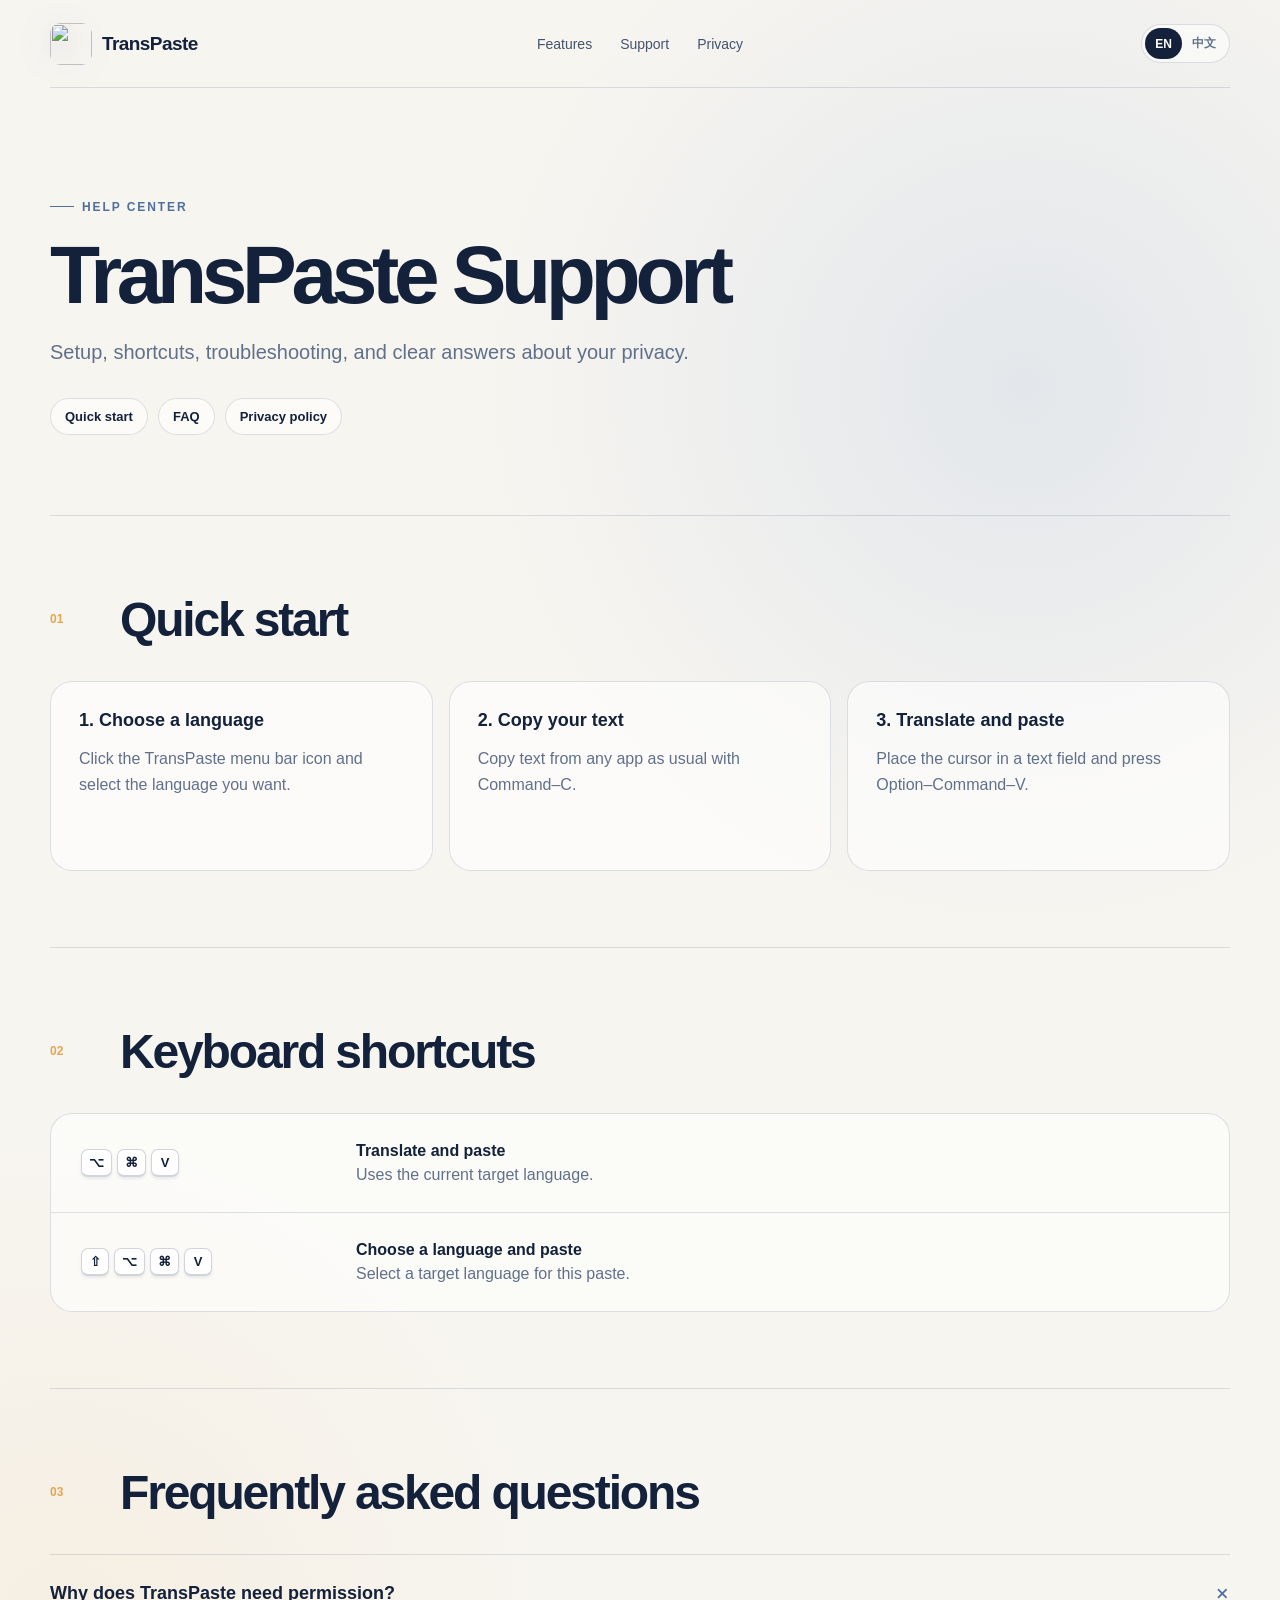
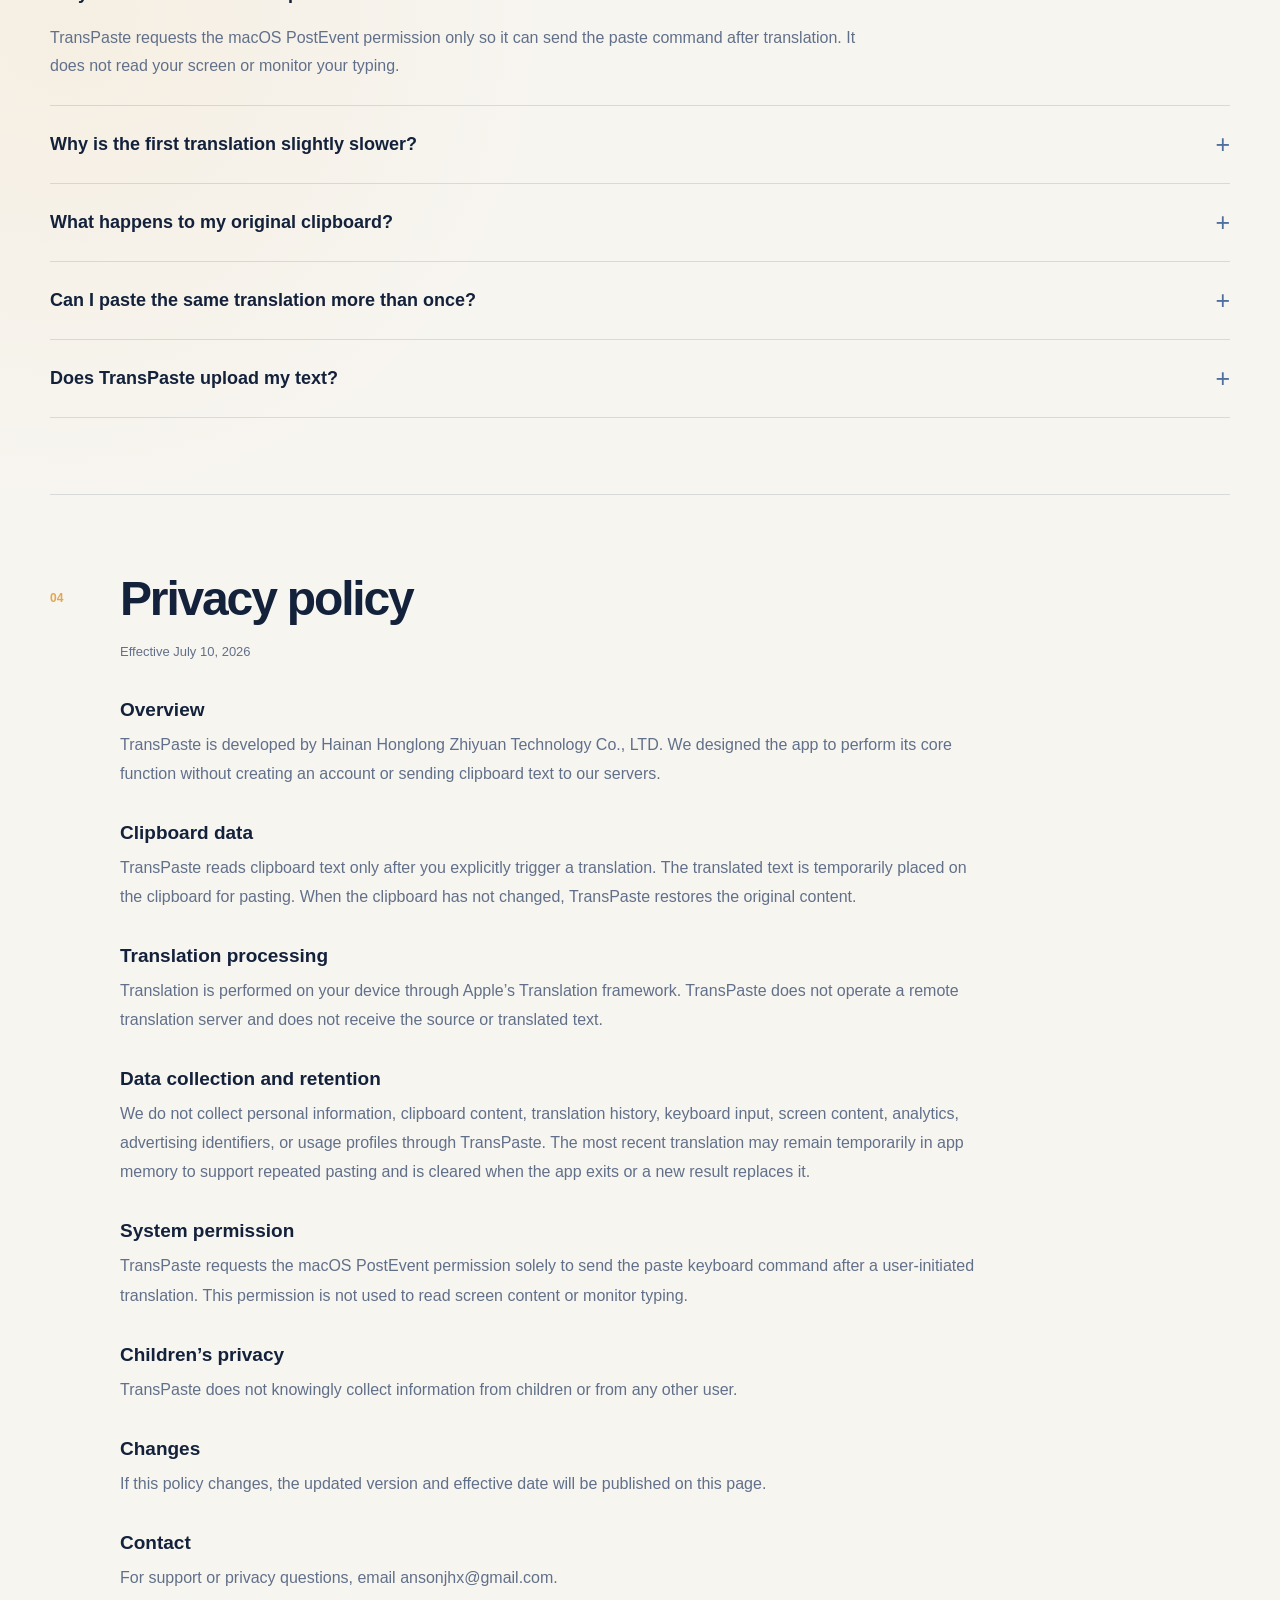
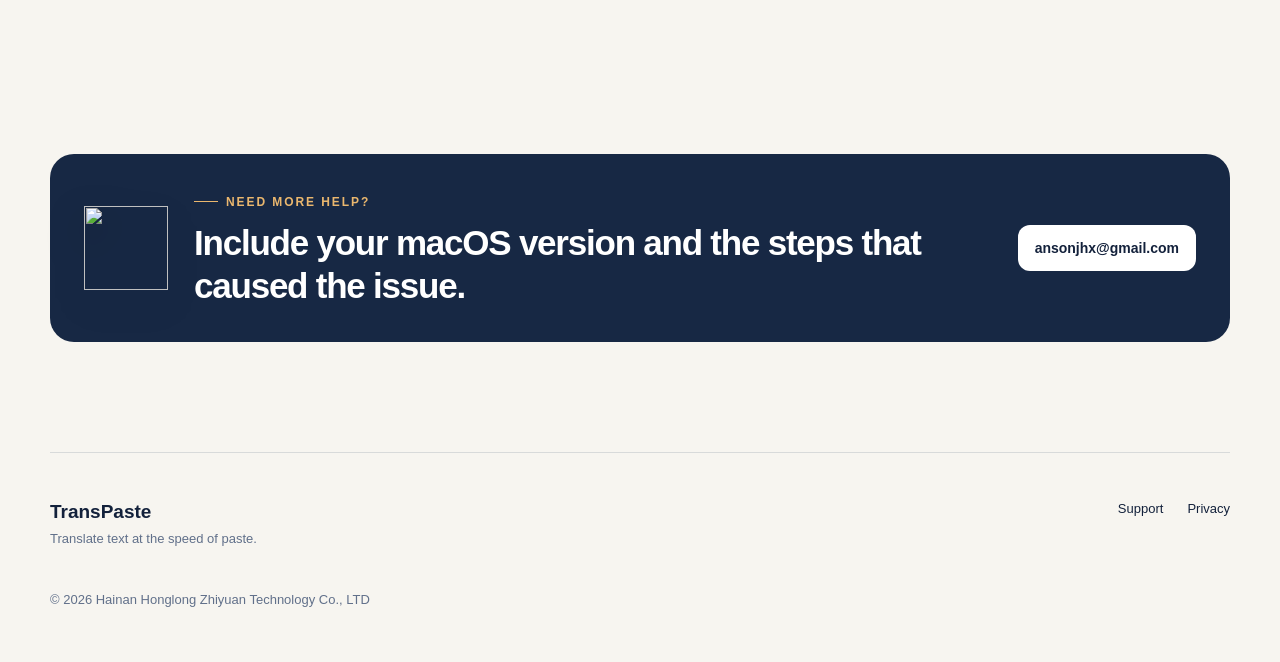
==== transpaste/support/index.html @ 7eabbd58 "Add TransPaste index.html" ====
<!doctype html>
<html lang="en" data-language="en">
<head>
  <meta charset="utf-8">
  <meta name="viewport" content="width=device-width, initial-scale=1">
  <title>Support &amp; Privacy — TransPaste</title>
  <meta name="description" content="Setup help, keyboard shortcuts, troubleshooting, and the TransPaste privacy policy.">
  <meta name="theme-color" content="#f7f5f0">
  <link rel="canonical" href="https://ansonjiang76.github.io/zhinian-support/transpaste/support/">
  <link rel="icon" href="../icon.svg" type="image/svg+xml">
  <link rel="stylesheet" href="../styles.css">
</head>
<body>
  <main>
    <div class="page-shell">
      <header class="site-header">
        <a class="brand" href="../" aria-label="TransPaste home"><img src="../icon.svg" alt=""><span>TransPaste</span></a>
        <nav aria-label="Primary navigation"><a href="../#features"><span data-copy="en">Features</span><span data-copy="zh" hidden>功能</span></a><a href="./"><span data-copy="en">Support</span><span data-copy="zh" hidden>支持</span></a><a href="#privacy"><span data-copy="en">Privacy</span><span data-copy="zh" hidden>隐私</span></a></nav>
        <div class="language-switch" aria-label="Language selection"><button type="button" data-language-button="en" aria-pressed="true">EN</button><button type="button" data-language-button="zh" aria-pressed="false">中文</button></div>
      </header>

      <section class="support-hero">
        <span class="eyebrow" data-copy="en">Help center</span><span class="eyebrow" data-copy="zh" hidden>帮助中心</span>
        <h1 data-copy="en">TransPaste Support</h1><h1 data-copy="zh" hidden>TransPaste 技术支持</h1>
        <p data-copy="en">Setup, shortcuts, troubleshooting, and clear answers about your privacy.</p><p data-copy="zh" hidden>查找安装设置、快捷键、故障排查和隐私相关说明。</p>
        <div class="support-jumps"><a href="#quick-start"><span data-copy="en">Quick start</span><span data-copy="zh" hidden>快速开始</span></a><a href="#faq"><span data-copy="en">FAQ</span><span data-copy="zh" hidden>常见问题</span></a><a href="#privacy"><span data-copy="en">Privacy policy</span><span data-copy="zh" hidden>隐私政策</span></a></div>
      </section>

      <section id="quick-start" class="support-section">
        <div class="support-section-title"><span>01</span><h2 data-copy="en">Quick start</h2><h2 data-copy="zh" hidden>快速开始</h2></div>
        <div class="support-grid three">
          <article><strong data-copy="en">1. Choose a language</strong><strong data-copy="zh" hidden>1. 选择目标语言</strong><p data-copy="en">Click the TransPaste menu bar icon and select the language you want.</p><p data-copy="zh" hidden>点击菜单栏中的 TransPaste 图标，选择需要粘贴的目标语言。</p></article>
          <article><strong data-copy="en">2. Copy your text</strong><strong data-copy="zh" hidden>2. 复制原文</strong><p data-copy="en">Copy text from any app as usual with Command–C.</p><p data-copy="zh" hidden>在任意应用中正常使用 Command–C 复制文字。</p></article>
          <article><strong data-copy="en">3. Translate and paste</strong><strong data-copy="zh" hidden>3. 翻译并粘贴</strong><p data-copy="en">Place the cursor in a text field and press Option–Command–V.</p><p data-copy="zh" hidden>把光标放入输入框，然后按 Option–Command–V。</p></article>
        </div>
      </section>

      <section class="support-section">
        <div class="support-section-title"><span>02</span><h2 data-copy="en">Keyboard shortcuts</h2><h2 data-copy="zh" hidden>快捷键</h2></div>
        <div class="shortcut-table">
          <div><span><kbd>⌥</kbd><kbd>⌘</kbd><kbd>V</kbd></span><div><strong data-copy="en">Translate and paste</strong><strong data-copy="zh" hidden>翻译并粘贴</strong><p data-copy="en">Uses the current target language.</p><p data-copy="zh" hidden>使用当前设置的目标语言。</p></div></div>
          <div><span><kbd>⇧</kbd><kbd>⌥</kbd><kbd>⌘</kbd><kbd>V</kbd></span><div><strong data-copy="en">Choose a language and paste</strong><strong data-copy="zh" hidden>选择语言并粘贴</strong><p data-copy="en">Select a target language for this paste.</p><p data-copy="zh" hidden>为这一次粘贴临时选择目标语言。</p></div></div>
        </div>
      </section>

      <section id="faq" class="support-section">
        <div class="support-section-title"><span>03</span><h2 data-copy="en">Frequently asked questions</h2><h2 data-copy="zh" hidden>常见问题</h2></div>
        <div class="faq-list" data-copy="en">
          <details open><summary>Why does TransPaste need permission?<span>+</span></summary><p>TransPaste requests the macOS PostEvent permission only so it can send the paste command after translation. It does not read your screen or monitor your typing.</p></details>
          <details><summary>Why is the first translation slightly slower?<span>+</span></summary><p>The first request loads the on-device language model. TransPaste warms up your current language pair in the background after launch to reduce the delay.</p></details>
          <details><summary>What happens to my original clipboard?<span>+</span></summary><p>TransPaste temporarily stages the translated text, sends the paste command, and then restores the original clipboard when it is safe to do so.</p></details>
          <details><summary>Can I paste the same translation more than once?<span>+</span></summary><p>Yes. The latest result is cached in memory for fast repeated pasting. Copying new text or changing the target language naturally replaces it.</p></details>
          <details><summary>Does TransPaste upload my text?<span>+</span></summary><p>No. Translation is performed on your Mac using Apple’s Translation framework. TransPaste does not operate a server for your clipboard content.</p></details>
        </div>
        <div class="faq-list" data-copy="zh" hidden>
          <details open><summary>为什么 TransPaste 需要系统权限？<span>+</span></summary><p>TransPaste 只申请 macOS 的 PostEvent 权限，用于在翻译完成后发送粘贴指令。它不会读取屏幕，也不会监控键盘输入。</p></details>
          <details><summary>为什么第一次翻译稍慢？<span>+</span></summary><p>第一次请求需要加载本地语言模型。应用启动后会在后台预热当前语言组合，以减少首次使用的等待。</p></details>
          <details><summary>原来的剪贴板内容会怎样？<span>+</span></summary><p>TransPaste 会临时写入译文并发送粘贴指令，随后在安全的情况下恢复原始剪贴板。</p></details>
          <details><summary>同一段译文可以多次粘贴吗？<span>+</span></summary><p>可以。最近一次译文会保存在内存中供快速重复粘贴；复制新文字或切换目标语言后会自然替换。</p></details>
          <details><summary>TransPaste 会上传我的文字吗？<span>+</span></summary><p>不会。翻译通过 Apple Translation 框架在 Mac 本地处理，TransPaste 不设服务器接收剪贴板内容。</p></details>
        </div>
      </section>

      <section id="privacy" class="support-section privacy-policy">
        <div class="support-section-title"><span>04</span><h2 data-copy="en">Privacy policy</h2><h2 data-copy="zh" hidden>隐私政策</h2></div>
        <p class="policy-meta" data-copy="en">Effective July 10, 2026</p><p class="policy-meta" data-copy="zh" hidden>生效日期：2026 年 7 月 10 日</p>
        <div class="policy-copy" data-copy="en">
          <h3>Overview</h3><p>TransPaste is developed by Hainan Honglong Zhiyuan Technology Co., LTD. We designed the app to perform its core function without creating an account or sending clipboard text to our servers.</p>
          <h3>Clipboard data</h3><p>TransPaste reads clipboard text only after you explicitly trigger a translation. The translated text is temporarily placed on the clipboard for pasting. When the clipboard has not changed, TransPaste restores the original content.</p>
          <h3>Translation processing</h3><p>Translation is performed on your device through Apple’s Translation framework. TransPaste does not operate a remote translation server and does not receive the source or translated text.</p>
          <h3>Data collection and retention</h3><p>We do not collect personal information, clipboard content, translation history, keyboard input, screen content, analytics, advertising identifiers, or usage profiles through TransPaste. The most recent translation may remain temporarily in app memory to support repeated pasting and is cleared when the app exits or a new result replaces it.</p>
          <h3>System permission</h3><p>TransPaste requests the macOS PostEvent permission solely to send the paste keyboard command after a user-initiated translation. This permission is not used to read screen content or monitor typing.</p>
          <h3>Children’s privacy</h3><p>TransPaste does not knowingly collect information from children or from any other user.</p>
          <h3>Changes</h3><p>If this policy changes, the updated version and effective date will be published on this page.</p>
          <h3>Contact</h3><p>For support or privacy questions, email <a href="mailto:ansonjhx@gmail.com">ansonjhx@gmail.com</a>.</p>
        </div>
        <div class="policy-copy" data-copy="zh" hidden>
          <h3>概述</h3><p>TransPaste 由 Hainan Honglong Zhiyuan Technology Co., LTD 开发。应用无需创建账号，也不会将剪贴板文字发送至我们的服务器。</p>
          <h3>剪贴板数据</h3><p>TransPaste 只会在用户主动触发翻译后读取剪贴板文字。为了完成粘贴，译文会被临时写入剪贴板；如果剪贴板没有发生其他变化，应用会恢复原始内容。</p>
          <h3>翻译处理</h3><p>翻译通过 Apple Translation 框架在设备本地完成。TransPaste 不运营远程翻译服务器，也不会接收原文或译文。</p>
          <h3>数据收集与保留</h3><p>我们不会通过 TransPaste 收集个人信息、剪贴板内容、翻译历史、键盘输入、屏幕内容、分析数据、广告标识符或使用画像。为支持重复粘贴，最近一次译文可能短暂保留在应用内存中，并会在应用退出或被新结果替换时清除。</p>
          <h3>系统权限</h3><p>TransPaste 申请 macOS PostEvent 权限，仅用于在用户主动翻译后发送粘贴快捷键。该权限不会用于读取屏幕或监控键盘输入。</p>
          <h3>儿童隐私</h3><p>TransPaste 不会有意收集儿童或任何其他用户的信息。</p>
          <h3>政策变更</h3><p>如本政策发生变化，我们将在本页面发布更新后的内容与生效日期。</p>
          <h3>联系我们</h3><p>如有技术支持或隐私问题，请发送邮件至 <a href="mailto:ansonjhx@gmail.com">ansonjhx@gmail.com</a>。</p>
        </div>
      </section>

      <section class="support-contact"><img src="../icon.svg" alt=""><div><span class="eyebrow" data-copy="en">Need more help?</span><span class="eyebrow" data-copy="zh" hidden>仍需要帮助？</span><h2 data-copy="en">Include your macOS version and the steps that caused the issue.</h2><h2 data-copy="zh" hidden>请同时提供 macOS 版本与问题复现步骤。</h2></div><a class="email-button" href="mailto:ansonjhx@gmail.com">ansonjhx@gmail.com</a></section>

      <footer class="site-footer"><div><strong>TransPaste</strong><p data-copy="en">Translate text at the speed of paste.</p><p data-copy="zh" hidden>让翻译像粘贴一样自然。</p></div><div class="footer-links"><a href="./"><span data-copy="en">Support</span><span data-copy="zh" hidden>技术支持</span></a><a href="#privacy"><span data-copy="en">Privacy</span><span data-copy="zh" hidden>隐私政策</span></a></div><p class="copyright">© 2026 Hainan Honglong Zhiyuan Technology Co., LTD</p></footer>
    </div>
  </main>
  <script src="../site.js"></script>
</body>
</html>
---- transpaste/styles.css ----
:root {
  --ink: #13213b;
  --muted: #61708a;
  --paper: #f7f5f0;
  --blue: #4f6f9f;
  --blue-dark: #263f68;
  --cream: #fffaf1;
  --gold: #e4a650;
  --line: rgba(44, 63, 93, 0.15);
  --shadow: 0 24px 80px rgba(32, 54, 87, 0.12);
}

* { box-sizing: border-box; }
html { scroll-behavior: smooth; }
body {
  margin: 0;
  background:
    radial-gradient(circle at 80% 10%, rgba(121, 157, 209, 0.16), transparent 34rem),
    radial-gradient(circle at 5% 42%, rgba(235, 186, 115, 0.11), transparent 30rem),
    var(--paper);
  color: var(--ink);
  font-family: -apple-system, BlinkMacSystemFont, "SF Pro Display", "PingFang SC", "Helvetica Neue", Arial, sans-serif;
  -webkit-font-smoothing: antialiased;
}

[hidden] { display: none !important; }
a { color: inherit; text-decoration: none; }
button { font: inherit; }
h1, h2, h3, p { margin-top: 0; }
.page-shell { width: min(1180px, calc(100% - 40px)); margin: 0 auto; }

.site-header {
  min-height: 88px;
  display: grid;
  grid-template-columns: 1fr auto 1fr;
  align-items: center;
  gap: 28px;
  border-bottom: 1px solid var(--line);
}
.brand { display: inline-flex; width: fit-content; align-items: center; gap: 10px; font-size: 19px; font-weight: 760; letter-spacing: -0.03em; }
.brand img { width: 42px; height: 42px; border-radius: 11px; filter: drop-shadow(0 8px 16px rgba(38, 58, 90, 0.18)); }
.site-header nav { display: flex; gap: 28px; font-size: 14px; color: #44536c; }
.site-header nav a { transition: color 180ms ease; }
.site-header nav a:hover { color: var(--ink); }
.language-switch { justify-self: end; padding: 3px; border: 1px solid var(--line); border-radius: 999px; background: rgba(255,255,255,0.54); display: flex; }
.language-switch button { border: 0; background: transparent; color: var(--muted); padding: 7px 10px; border-radius: 999px; font-size: 12px; font-weight: 700; cursor: pointer; }
.language-switch button.active { background: var(--ink); color: white; }

.hero { min-height: 690px; display: grid; grid-template-columns: 0.95fr 1.05fr; align-items: center; gap: 48px; padding: 70px 0 84px; }
.hero-copy { position: relative; z-index: 2; }
.eyebrow { display: inline-flex; align-items: center; gap: 8px; color: var(--blue); font-size: 12px; font-weight: 800; text-transform: uppercase; letter-spacing: 0.16em; }
.eyebrow::before { content: ""; width: 24px; height: 1px; background: currentColor; }
.hero h1 { max-width: 630px; margin: 20px 0 24px; font-size: clamp(52px, 6vw, 82px); line-height: 0.98; letter-spacing: -0.066em; font-weight: 780; }
.hero h1 em { color: var(--blue); font-style: normal; }
.hero-lede { max-width: 570px; margin-bottom: 30px; color: var(--muted); font-size: 20px; line-height: 1.65; }
.hero-actions { display: flex; align-items: center; flex-wrap: wrap; gap: 14px; }
.primary-cta, .secondary-cta { min-height: 50px; display: inline-flex; align-items: center; justify-content: center; border-radius: 14px; padding: 0 20px; font-size: 14px; font-weight: 700; }
.primary-cta { color: white; background: var(--ink); box-shadow: 0 14px 28px rgba(19,33,59,0.2); }
.apple-mark { margin-right: 9px; color: var(--gold); font-size: 10px; }
.secondary-cta { border: 1px solid var(--line); background: rgba(255,255,255,0.55); }
.privacy-note { margin: 23px 0 0; color: #78869a; font-size: 13px; }
.privacy-note span { color: var(--gold); margin-right: 7px; font-size: 8px; }

.hero-visual { min-height: 560px; position: relative; display: grid; place-items: center; }
.icon-aura { position: absolute; inset: 11% 6%; border-radius: 50%; background: rgba(103, 137, 187, 0.23); filter: blur(55px); }
.hero-icon { position: relative; width: min(430px, 80%); height: auto; filter: drop-shadow(0 38px 50px rgba(31, 52, 84, 0.24)); animation: icon-float 6s ease-in-out infinite; }
.workflow-card { position: absolute; width: 230px; padding: 16px 18px; border: 1px solid rgba(255,255,255,0.76); border-radius: 18px; background: rgba(255,255,255,0.79); backdrop-filter: blur(18px); box-shadow: 0 18px 52px rgba(39,58,89,0.16); }
.workflow-card span { color: var(--blue); font-size: 9px; letter-spacing: 0.15em; font-weight: 850; }
.workflow-card p { margin: 8px 0 0; font-size: 14px; }
.source-card { left: 0; top: 12%; transform: rotate(-3deg); }
.result-card { right: -1%; bottom: 12%; transform: rotate(3deg); }
.shortcut-chip { position: absolute; bottom: 12%; left: 7%; display: flex; gap: 4px; padding: 8px; border-radius: 14px; background: var(--ink); box-shadow: 0 14px 28px rgba(20,32,53,0.24); }
kbd { min-width: 28px; min-height: 28px; display: inline-flex; align-items: center; justify-content: center; padding: 4px 7px; border: 1px solid rgba(47,64,92,0.22); border-bottom-width: 2px; border-radius: 7px; background: #fff; color: var(--ink); font-family: inherit; font-size: 13px; font-weight: 700; box-shadow: 0 2px 3px rgba(19,33,59,0.08); }
@keyframes icon-float { 0%,100% { transform: translateY(0) rotate(-0.5deg); } 50% { transform: translateY(-12px) rotate(0.7deg); } }

.trust-strip { display: grid; grid-template-columns: repeat(3, 1fr); border: 1px solid var(--line); border-radius: 22px; background: rgba(255,255,255,0.5); overflow: hidden; box-shadow: var(--shadow); }
.trust-strip div { padding: 26px 32px; display: flex; flex-direction: column; gap: 6px; }
.trust-strip div + div { border-left: 1px solid var(--line); }
.trust-strip strong { font-size: 17px; }
.trust-strip span { color: var(--muted); font-size: 13px; }

.section-block { padding: 145px 0 120px; }
.section-heading { max-width: 790px; margin-bottom: 50px; }
.section-heading h2, .steps-section h2, .closing-card h2 { margin: 17px 0 0; font-size: clamp(38px, 5vw, 64px); line-height: 1.07; letter-spacing: -0.055em; }
.feature-grid { display: grid; grid-template-columns: repeat(2, 1fr); gap: 18px; }
.feature-card { min-height: 285px; padding: 34px; border: 1px solid var(--line); border-radius: 26px; background: rgba(255,255,255,0.52); position: relative; overflow: hidden; }
.feature-card::after { content: ""; position: absolute; width: 180px; height: 180px; right: -80px; bottom: -90px; border-radius: 50%; background: rgba(85,116,162,0.08); }
.feature-primary { background: linear-gradient(145deg, #314c78, #1f3458); color: white; }
.privacy-card { background: linear-gradient(145deg, #fffaf1, #f3e5cd); }
.feature-number { color: var(--gold); font-size: 12px; font-weight: 850; letter-spacing: 0.12em; }
.feature-card h3 { margin: 56px 0 12px; font-size: 27px; letter-spacing: -0.04em; }
.feature-card p { max-width: 470px; color: var(--muted); line-height: 1.7; }
.feature-primary p { color: rgba(255,255,255,0.7); }
.key-row { margin-top: 28px; display: flex; gap: 5px; }

.steps-section { margin: 0 calc(50% - 50vw); padding: 120px max(20px, calc((100vw - 1180px) / 2)); background: #172844; color: white; display: grid; grid-template-columns: 0.85fr 1.15fr; gap: 80px; }
.steps-section .eyebrow { color: #eab76e; }
.steps-list { list-style: none; margin: 0; padding: 0; }
.steps-list li { display: grid; grid-template-columns: 54px 1fr; gap: 20px; padding: 24px 0; border-bottom: 1px solid rgba(255,255,255,0.12); }
.steps-list li > span { width: 42px; height: 42px; display: grid; place-items: center; border: 1px solid rgba(255,255,255,0.22); border-radius: 50%; color: #eab76e; font-size: 13px; }
.steps-list strong { font-size: 19px; }
.steps-list p { margin: 7px 0 0; color: rgba(255,255,255,0.6); line-height: 1.6; }

.closing-card { margin: 110px 0; padding: 38px 44px; display: grid; grid-template-columns: auto 1fr auto; align-items: center; gap: 28px; border-radius: 28px; background: linear-gradient(135deg, rgba(255,255,255,.78), rgba(231,237,246,.72)); border: 1px solid rgba(255,255,255,0.8); box-shadow: var(--shadow); }
.closing-card img { width: 92px; height: 92px; filter: drop-shadow(0 13px 18px rgba(37,57,88,.2)); }
.closing-card h2 { font-size: clamp(28px, 4vw, 43px); }
.status-pill { padding: 10px 15px; background: #dce7f6; color: var(--blue-dark); border-radius: 999px; font-size: 12px; font-weight: 800; white-space: nowrap; }

.site-footer { min-height: 210px; padding: 48px 0; border-top: 1px solid var(--line); display: grid; grid-template-columns: 1fr auto; gap: 30px; align-items: start; }
.site-footer strong { font-size: 19px; }
.site-footer p { margin: 8px 0 0; color: var(--muted); font-size: 13px; }
.footer-links { display: flex; gap: 24px; font-size: 13px; }
.copyright { grid-column: 1 / -1; }

.support-hero { padding: 105px 0 80px; max-width: 880px; }
.support-hero h1 { margin: 20px 0; font-size: clamp(52px, 7vw, 82px); letter-spacing: -0.065em; line-height: 1; }
.support-hero > p { color: var(--muted); font-size: 20px; line-height: 1.6; }
.support-jumps { display: flex; flex-wrap: wrap; gap: 10px; margin-top: 30px; }
.support-jumps a { padding: 10px 14px; border: 1px solid var(--line); background: rgba(255,255,255,.56); border-radius: 999px; font-size: 13px; font-weight: 700; }
.support-section { padding: 76px 0; border-top: 1px solid var(--line); scroll-margin-top: 30px; }
.support-section-title { display: grid; grid-template-columns: 54px 1fr; align-items: center; gap: 16px; margin-bottom: 34px; }
.support-section-title > span { color: var(--gold); font-size: 12px; font-weight: 850; }
.support-section-title h2 { margin: 0; font-size: clamp(32px, 4vw, 48px); letter-spacing: -0.045em; }
.support-grid { display: grid; gap: 16px; }
.support-grid.three { grid-template-columns: repeat(3, 1fr); }
.support-grid article { min-height: 190px; padding: 28px; border-radius: 22px; background: rgba(255,255,255,.58); border: 1px solid var(--line); }
.support-grid strong { font-size: 18px; }
.support-grid p { margin: 15px 0 0; color: var(--muted); line-height: 1.65; }
.shortcut-table { border: 1px solid var(--line); border-radius: 22px; overflow: hidden; background: rgba(255,255,255,.55); }
.shortcut-table > div { display: grid; grid-template-columns: 250px 1fr; gap: 25px; align-items: center; padding: 28px 30px; }
.shortcut-table > div + div { border-top: 1px solid var(--line); }
.shortcut-table > div > span { display: flex; gap: 5px; }
.shortcut-table p { margin: 6px 0 0; color: var(--muted); }
.faq-list { border-top: 1px solid var(--line); }
.faq-list details { border-bottom: 1px solid var(--line); }
.faq-list summary { cursor: pointer; list-style: none; display: flex; align-items: center; justify-content: space-between; gap: 20px; padding: 24px 0; font-size: 18px; font-weight: 700; }
.faq-list summary::-webkit-details-marker { display: none; }
.faq-list summary span { color: var(--blue); font-size: 25px; font-weight: 400; transition: transform 180ms ease; }
.faq-list details[open] summary span { transform: rotate(45deg); }
.faq-list details p { max-width: 820px; margin: -8px 0 25px; color: var(--muted); line-height: 1.75; }
.privacy-policy { scroll-margin-top: 20px; }
.policy-meta { margin: -16px 0 40px 70px; color: var(--muted); font-size: 13px; }
.policy-copy { max-width: 860px; margin-left: 70px; }
.policy-copy h3 { margin: 34px 0 9px; font-size: 19px; }
.policy-copy p { color: var(--muted); line-height: 1.82; }
.support-contact { margin: 70px 0 110px; padding: 34px; display: grid; grid-template-columns: auto 1fr auto; gap: 26px; align-items: center; border-radius: 24px; background: #172844; color: white; }
.support-contact img { width: 84px; height: 84px; filter: drop-shadow(0 14px 18px rgba(0,0,0,.25)); }
.support-contact .eyebrow { color: #eab76e; }
.support-contact h2 { margin: 12px 0 0; max-width: 800px; font-size: clamp(23px, 3vw, 35px); line-height: 1.25; letter-spacing: -0.035em; }
.email-button { display: inline-flex; align-items: center; justify-content: center; min-height: 46px; padding: 0 17px; border-radius: 12px; background: #fff; color: var(--ink); font-size: 14px; font-weight: 750; white-space: nowrap; }

@media (max-width: 900px) {
  .site-header { grid-template-columns: 1fr auto; }
  .site-header nav { display: none; }
  .hero { grid-template-columns: 1fr; padding-top: 70px; }
  .hero-visual { min-height: 500px; }
  .trust-strip { grid-template-columns: 1fr; }
  .trust-strip div + div { border-left: 0; border-top: 1px solid var(--line); }
  .steps-section { grid-template-columns: 1fr; gap: 50px; }
  .support-grid.three { grid-template-columns: 1fr; }
  .support-contact { grid-template-columns: auto 1fr; }
  .support-contact .email-button { grid-column: 1 / -1; width: fit-content; }
}

@media (max-width: 620px) {
  .page-shell { width: min(100% - 26px, 1180px); }
  .site-header { min-height: 74px; gap: 12px; }
  .brand img { width: 36px; height: 36px; }
  .brand span { font-size: 17px; }
  .language-switch button { padding: 6px 8px; }
  .hero { padding: 58px 0 70px; gap: 20px; }
  .hero h1 { font-size: 50px; }
  .hero-lede { font-size: 17px; }
  .primary-cta, .secondary-cta { width: 100%; }
  .hero-visual { min-height: 430px; }
  .hero-icon { width: 86%; }
  .workflow-card { width: 190px; padding: 12px 14px; }
  .source-card { top: 8%; }
  .result-card { right: 0; bottom: 5%; }
  .shortcut-chip { bottom: 6%; left: 0; }
  .feature-grid { grid-template-columns: 1fr; }
  .feature-card { min-height: 250px; padding: 27px; }
  .section-block { padding: 100px 0 88px; }
  .section-heading h2, .steps-section h2 { font-size: 40px; }
  .closing-card { grid-template-columns: auto 1fr; padding: 28px 24px; }
  .closing-card img { width: 70px; height: 70px; }
  .closing-card .status-pill { grid-column: 1 / -1; width: fit-content; }
  .site-footer { grid-template-columns: 1fr; }
  .copyright { grid-column: 1; }
  .support-hero { padding-top: 75px; }
  .support-hero h1 { font-size: 50px; }
  .shortcut-table > div { grid-template-columns: 1fr; gap: 18px; padding: 24px 20px; }
  .support-section-title { grid-template-columns: 38px 1fr; }
  .policy-meta, .policy-copy { margin-left: 0; }
  .support-contact { grid-template-columns: 1fr; }
  .support-contact .email-button { grid-column: 1; }
}

@media (prefers-reduced-motion: reduce) {
  html { scroll-behavior: auto; }
  .hero-icon { animation: none; }
}
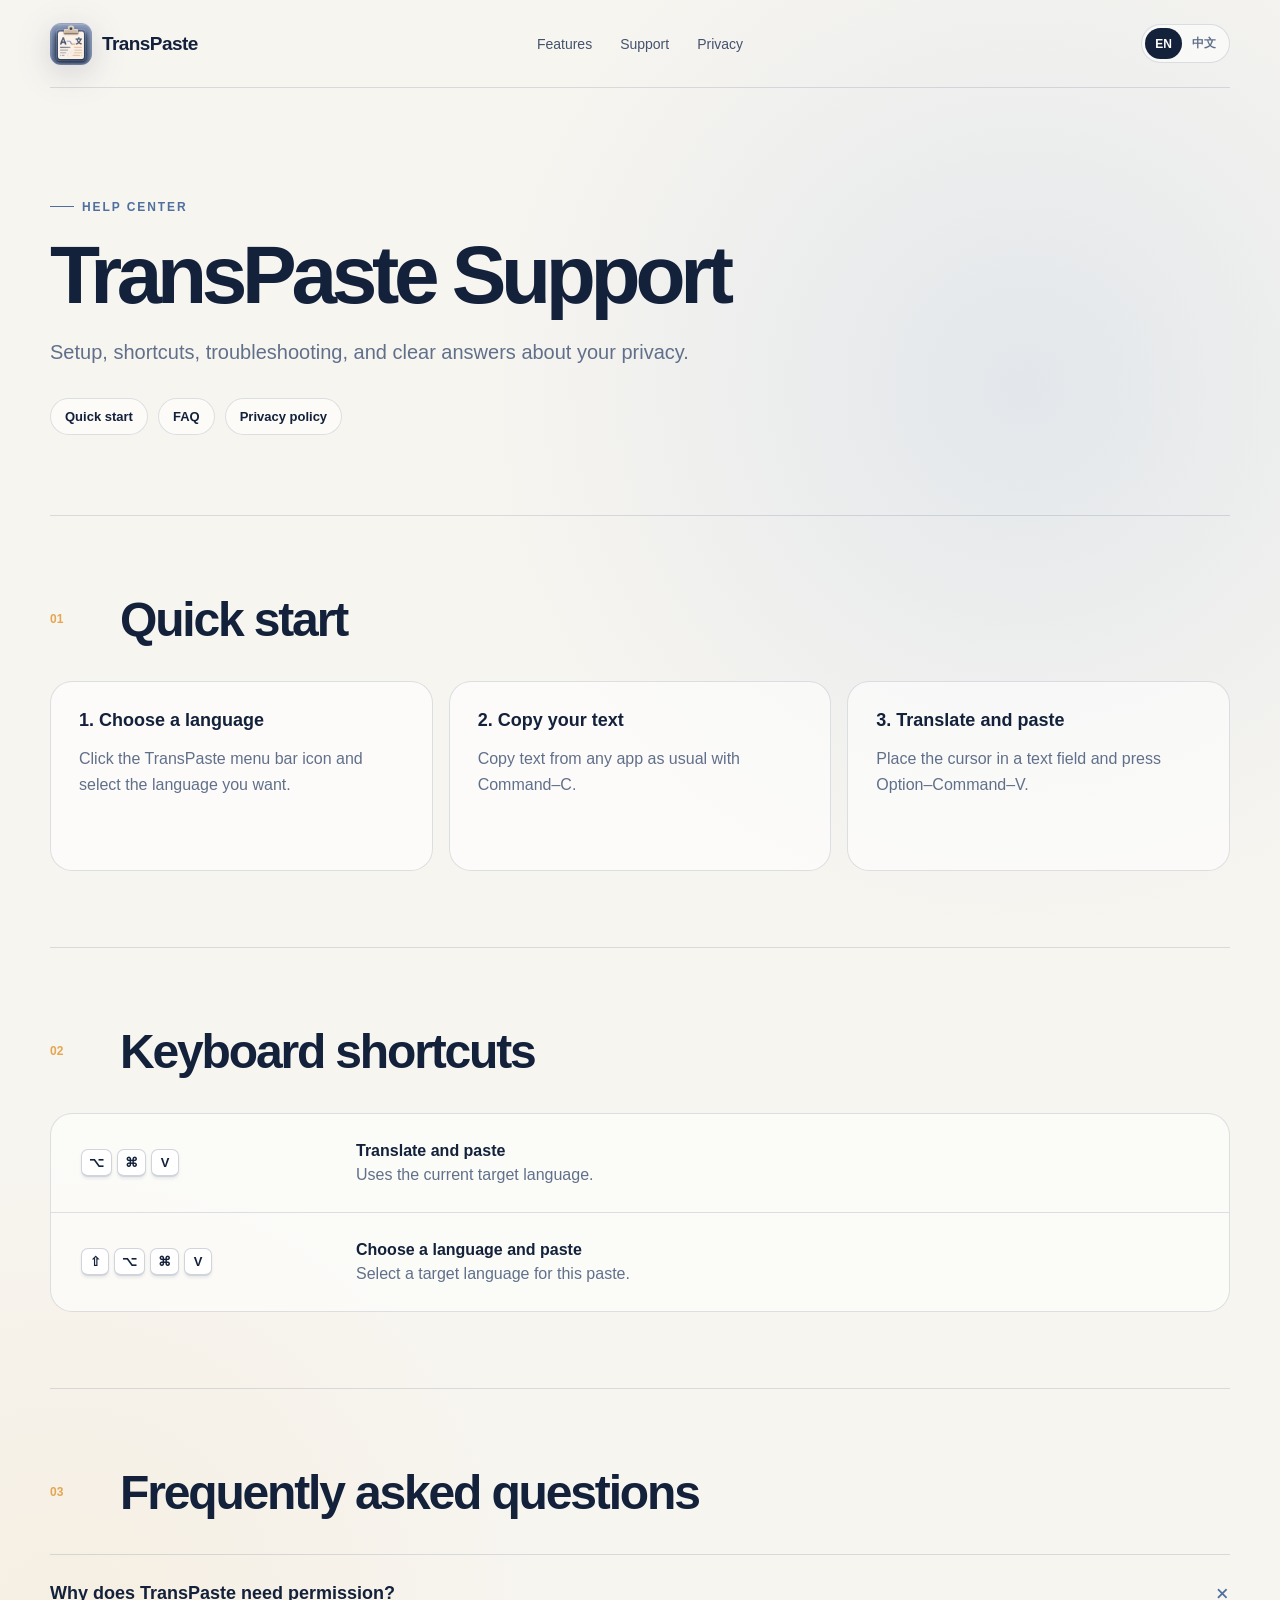
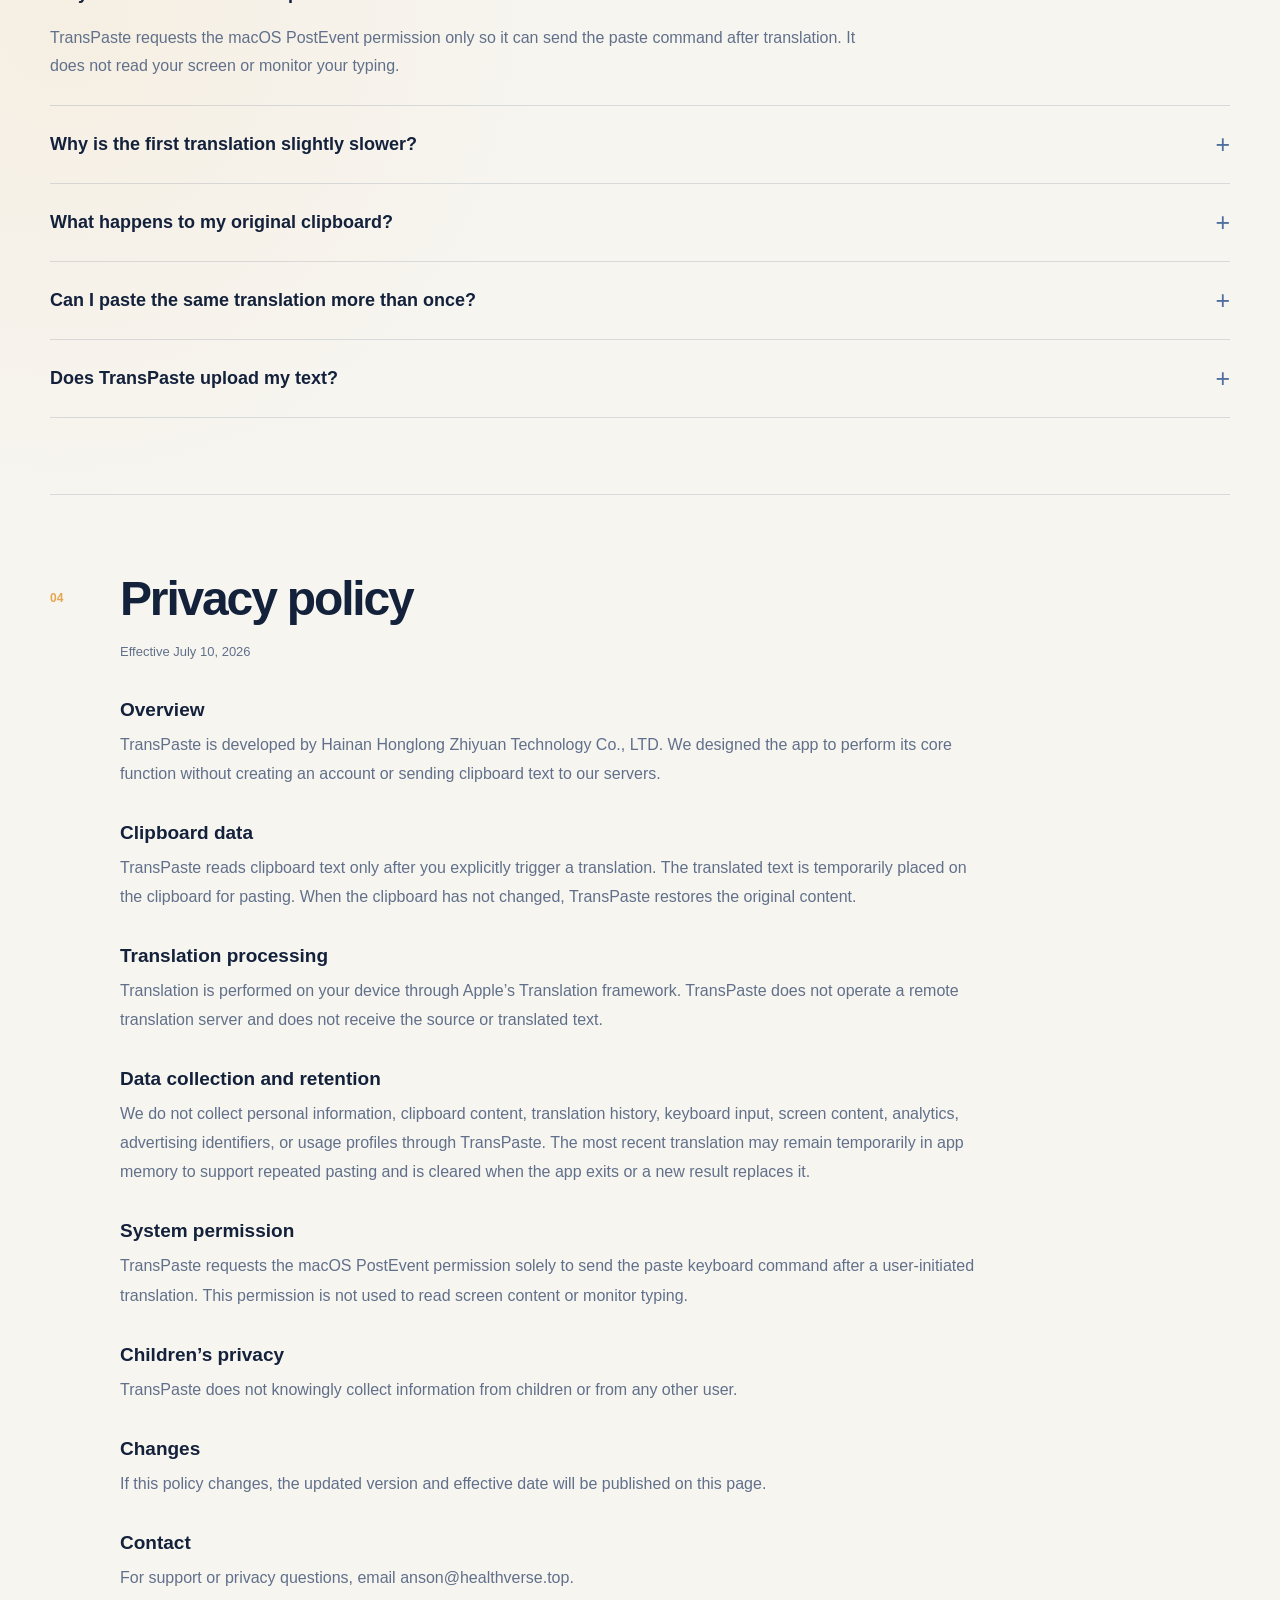
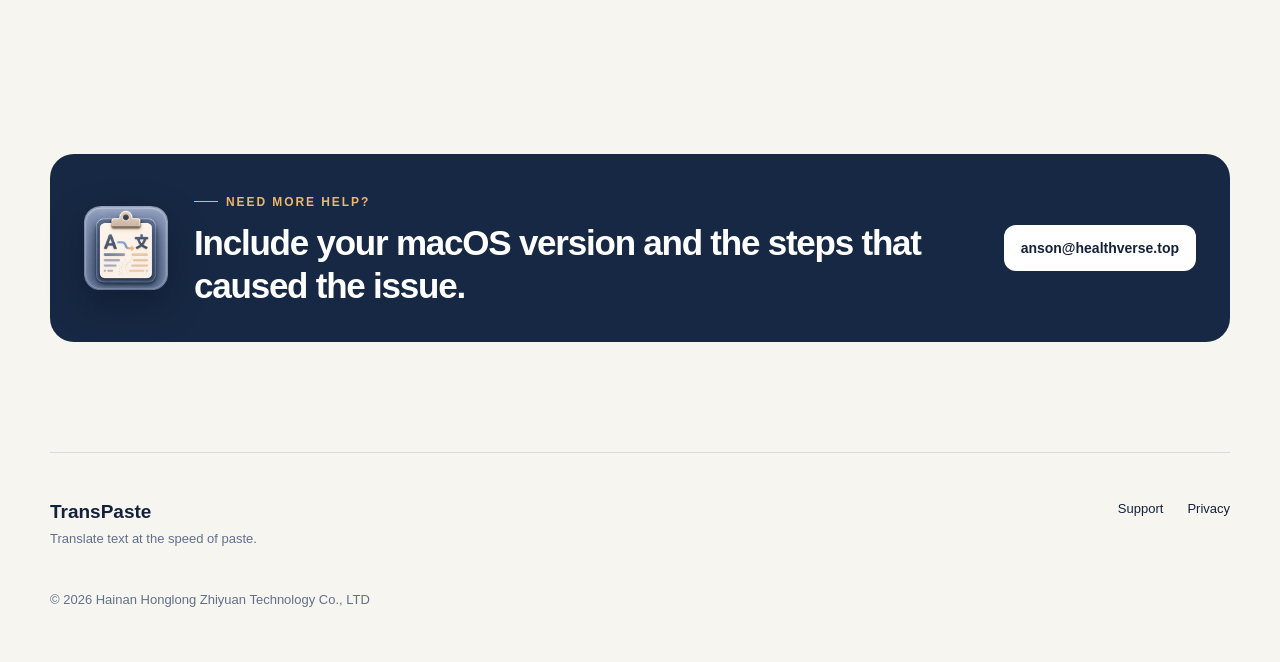
==== commit 086528ca: "Update TransPaste support email" ====
--- a/transpaste/support/index.html
+++ b/transpaste/support/index.html
@@ -72,7 +72,7 @@
           <h3>System permission</h3><p>TransPaste requests the macOS PostEvent permission solely to send the paste keyboard command after a user-initiated translation. This permission is not used to read screen content or monitor typing.</p>
           <h3>Children’s privacy</h3><p>TransPaste does not knowingly collect information from children or from any other user.</p>
           <h3>Changes</h3><p>If this policy changes, the updated version and effective date will be published on this page.</p>
-          <h3>Contact</h3><p>For support or privacy questions, email <a href="mailto:ansonjhx@gmail.com">ansonjhx@gmail.com</a>.</p>
+          <h3>Contact</h3><p>For support or privacy questions, email <a href="mailto:anson@healthverse.top">anson@healthverse.top</a>.</p>
         </div>
         <div class="policy-copy" data-copy="zh" hidden>
           <h3>概述</h3><p>TransPaste 由 Hainan Honglong Zhiyuan Technology Co., LTD 开发。应用无需创建账号，也不会将剪贴板文字发送至我们的服务器。</p>
@@ -82,11 +82,11 @@
           <h3>系统权限</h3><p>TransPaste 申请 macOS PostEvent 权限，仅用于在用户主动翻译后发送粘贴快捷键。该权限不会用于读取屏幕或监控键盘输入。</p>
           <h3>儿童隐私</h3><p>TransPaste 不会有意收集儿童或任何其他用户的信息。</p>
           <h3>政策变更</h3><p>如本政策发生变化，我们将在本页面发布更新后的内容与生效日期。</p>
-          <h3>联系我们</h3><p>如有技术支持或隐私问题，请发送邮件至 <a href="mailto:ansonjhx@gmail.com">ansonjhx@gmail.com</a>。</p>
+          <h3>联系我们</h3><p>如有技术支持或隐私问题，请发送邮件至 <a href="mailto:anson@healthverse.top">anson@healthverse.top</a>。</p>
         </div>
       </section>
 
-      <section class="support-contact"><img src="../icon.svg" alt=""><div><span class="eyebrow" data-copy="en">Need more help?</span><span class="eyebrow" data-copy="zh" hidden>仍需要帮助？</span><h2 data-copy="en">Include your macOS version and the steps that caused the issue.</h2><h2 data-copy="zh" hidden>请同时提供 macOS 版本与问题复现步骤。</h2></div><a class="email-button" href="mailto:ansonjhx@gmail.com">ansonjhx@gmail.com</a></section>
+      <section class="support-contact"><img src="../icon.svg" alt=""><div><span class="eyebrow" data-copy="en">Need more help?</span><span class="eyebrow" data-copy="zh" hidden>仍需要帮助？</span><h2 data-copy="en">Include your macOS version and the steps that caused the issue.</h2><h2 data-copy="zh" hidden>请同时提供 macOS 版本与问题复现步骤。</h2></div><a class="email-button" href="mailto:anson@healthverse.top">anson@healthverse.top</a></section>
 
       <footer class="site-footer"><div><strong>TransPaste</strong><p data-copy="en">Translate text at the speed of paste.</p><p data-copy="zh" hidden>让翻译像粘贴一样自然。</p></div><div class="footer-links"><a href="./"><span data-copy="en">Support</span><span data-copy="zh" hidden>技术支持</span></a><a href="#privacy"><span data-copy="en">Privacy</span><span data-copy="zh" hidden>隐私政策</span></a></div><p class="copyright">© 2026 Hainan Honglong Zhiyuan Technology Co., LTD</p></footer>
     </div>
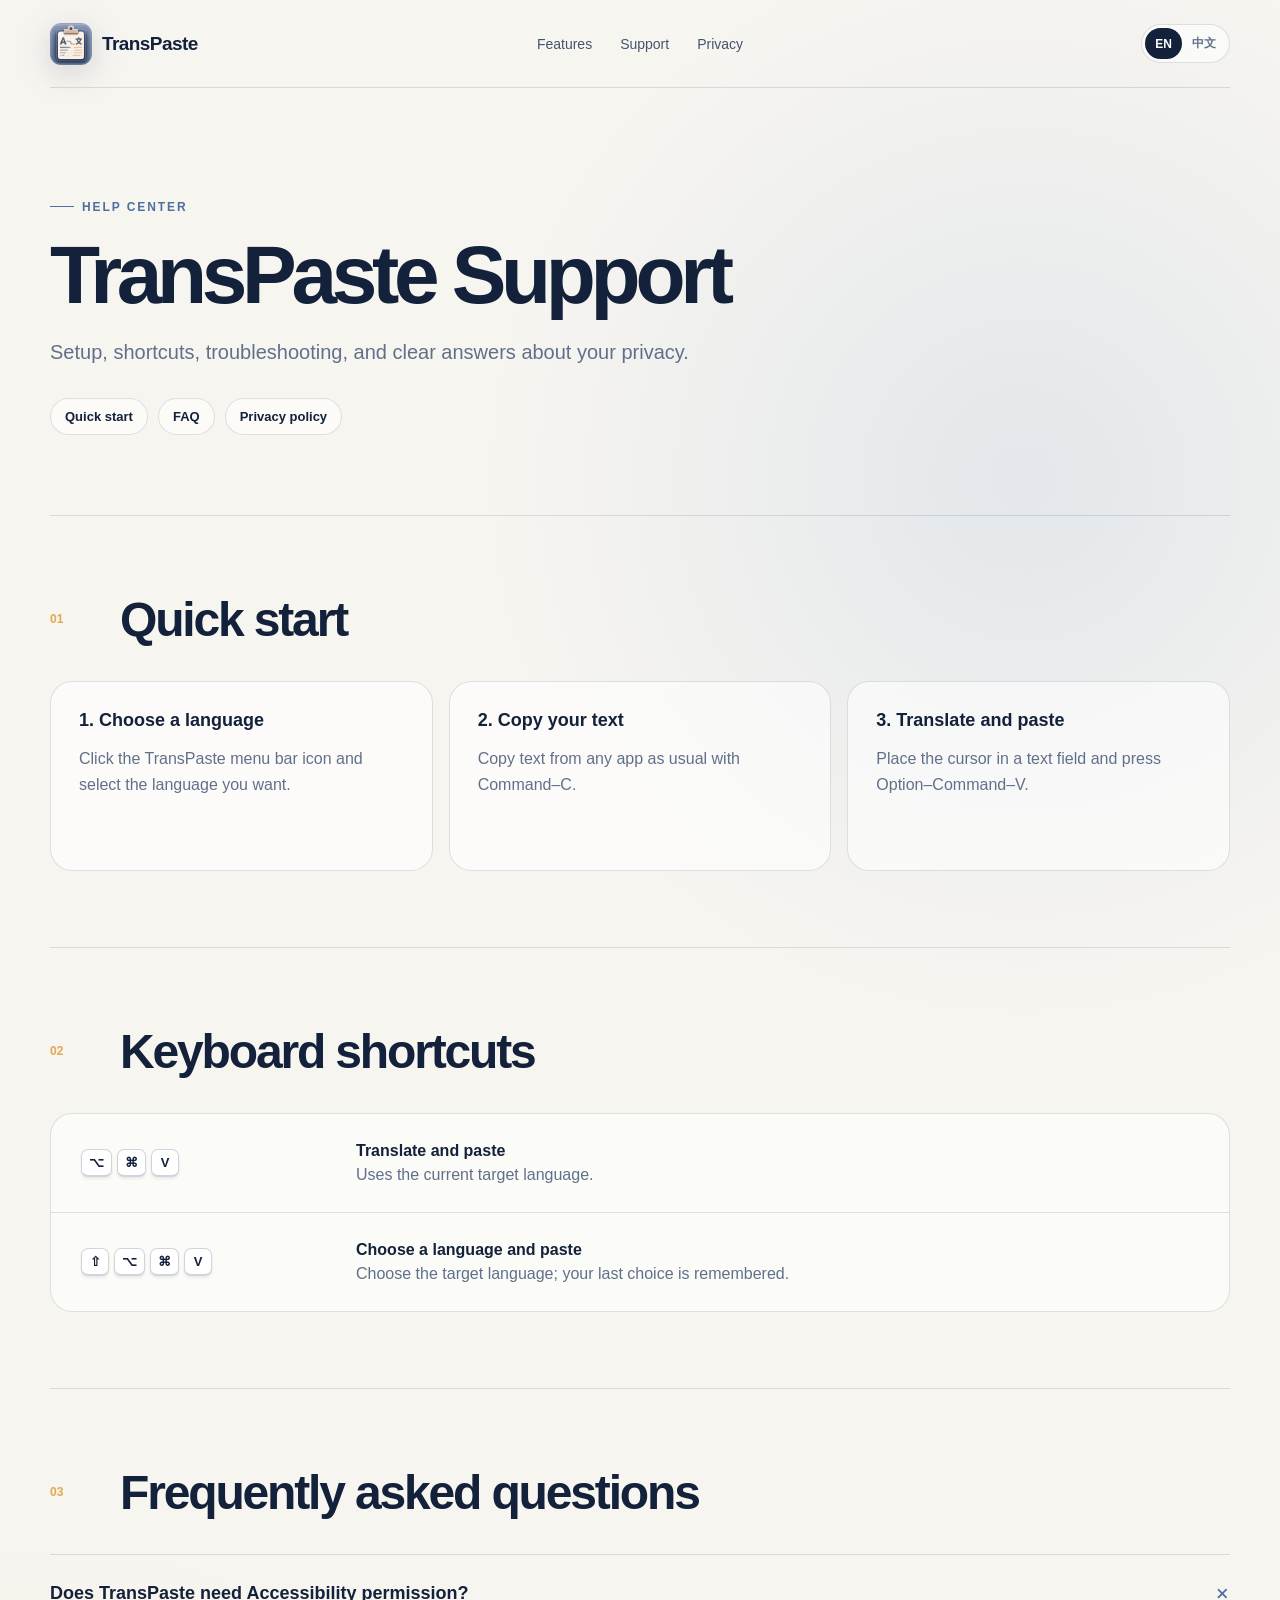
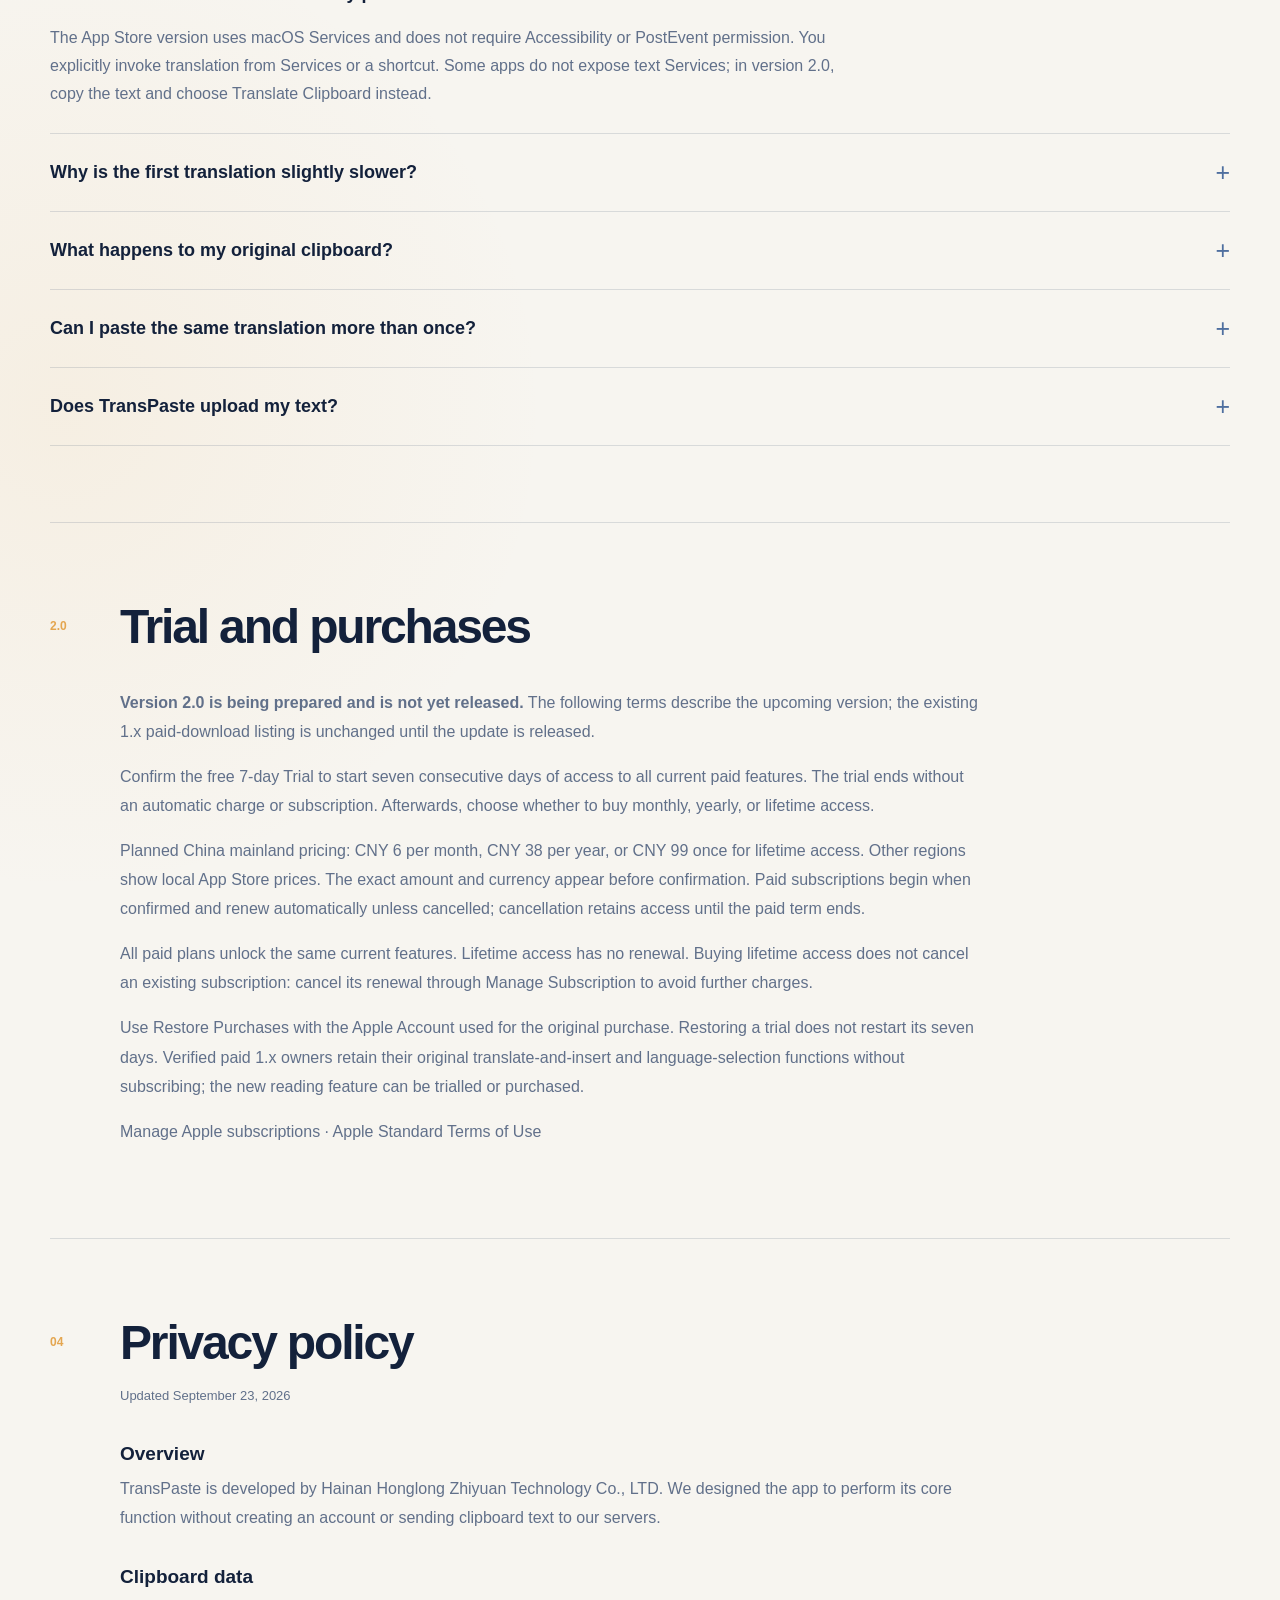
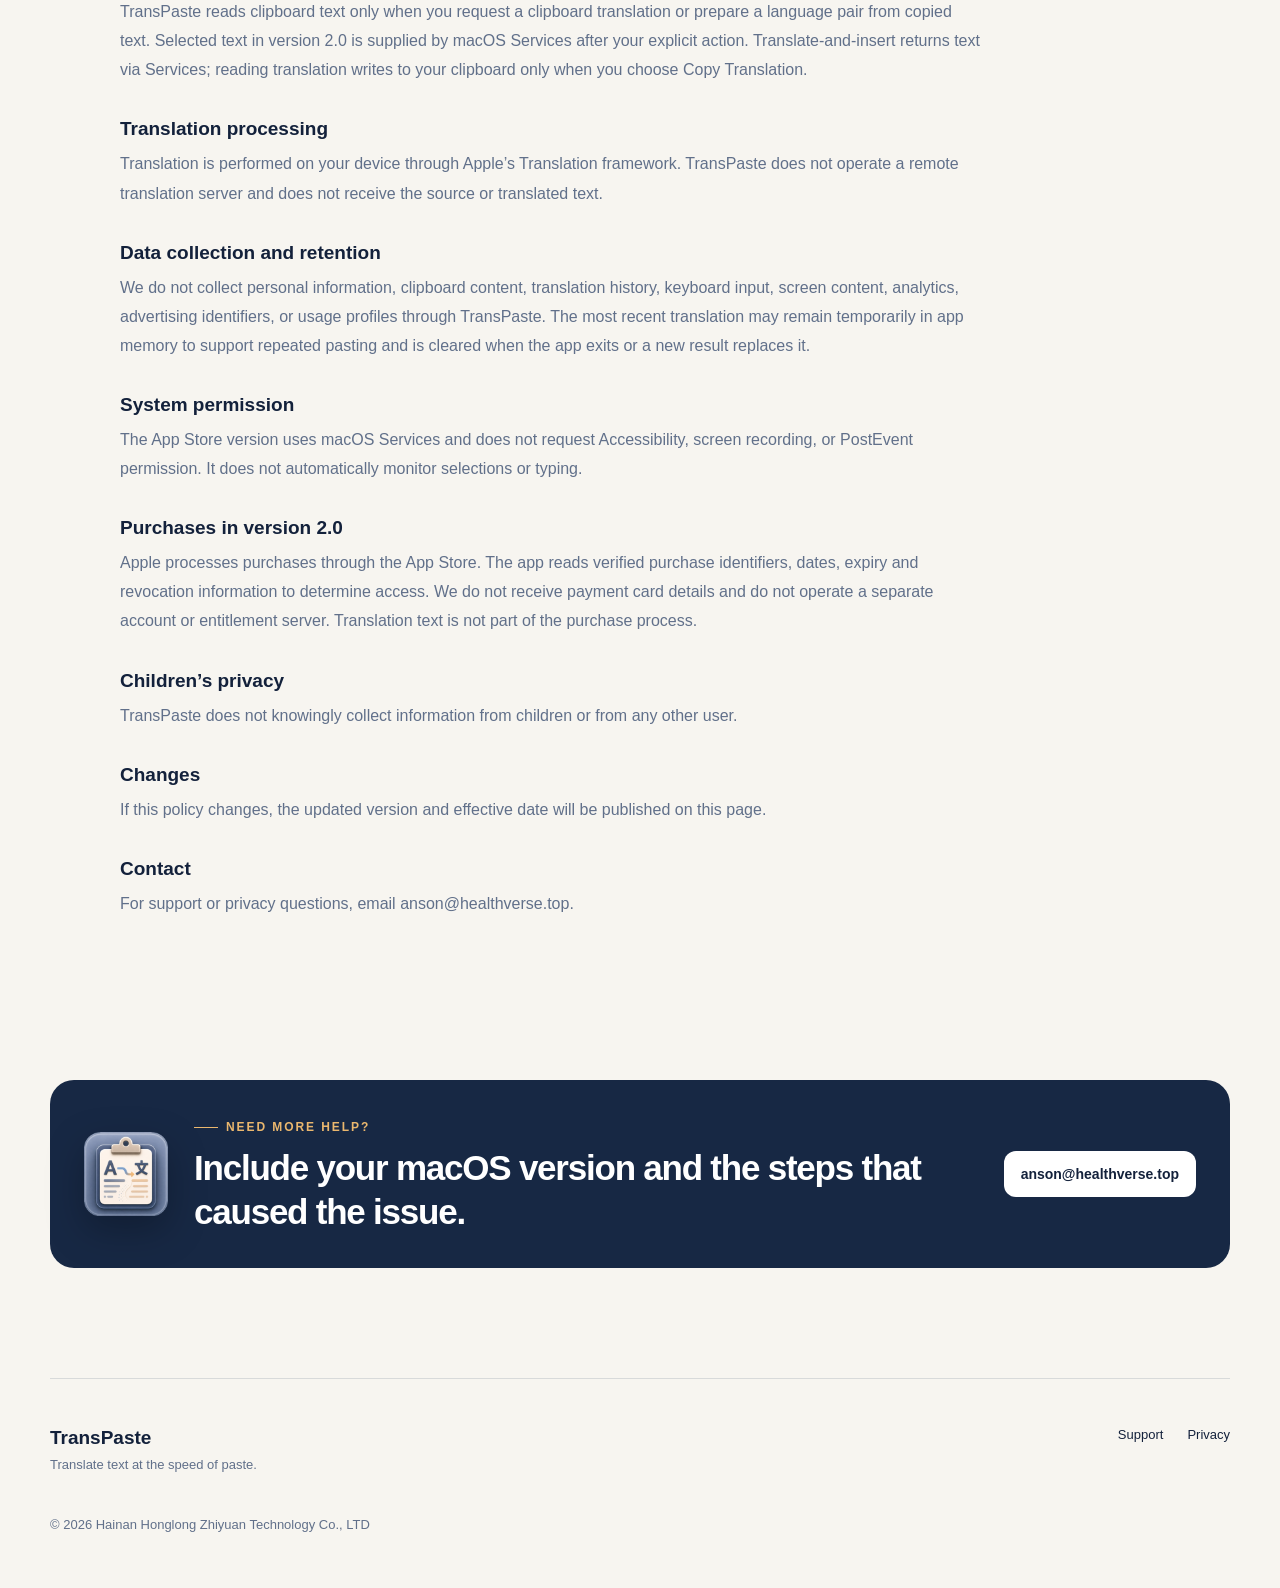
==== commit 41476f14: "Clarify TransPaste Services permissions and upcoming 2.0 purchases" ====
--- a/transpaste/support/index.html
+++ b/transpaste/support/index.html
@@ -39,48 +39,69 @@
         <div class="support-section-title"><span>02</span><h2 data-copy="en">Keyboard shortcuts</h2><h2 data-copy="zh" hidden>快捷键</h2></div>
         <div class="shortcut-table">
           <div><span><kbd>⌥</kbd><kbd>⌘</kbd><kbd>V</kbd></span><div><strong data-copy="en">Translate and paste</strong><strong data-copy="zh" hidden>翻译并粘贴</strong><p data-copy="en">Uses the current target language.</p><p data-copy="zh" hidden>使用当前设置的目标语言。</p></div></div>
-          <div><span><kbd>⇧</kbd><kbd>⌥</kbd><kbd>⌘</kbd><kbd>V</kbd></span><div><strong data-copy="en">Choose a language and paste</strong><strong data-copy="zh" hidden>选择语言并粘贴</strong><p data-copy="en">Select a target language for this paste.</p><p data-copy="zh" hidden>为这一次粘贴临时选择目标语言。</p></div></div>
+          <div><span><kbd>⇧</kbd><kbd>⌥</kbd><kbd>⌘</kbd><kbd>V</kbd></span><div><strong data-copy="en">Choose a language and paste</strong><strong data-copy="zh" hidden>选择语言并粘贴</strong><p data-copy="en">Choose the target language; your last choice is remembered.</p><p data-copy="zh" hidden>选择目标语言，应用会记住上次选择。</p></div></div>
         </div>
       </section>
 
       <section id="faq" class="support-section">
         <div class="support-section-title"><span>03</span><h2 data-copy="en">Frequently asked questions</h2><h2 data-copy="zh" hidden>常见问题</h2></div>
         <div class="faq-list" data-copy="en">
-          <details open><summary>Why does TransPaste need permission?<span>+</span></summary><p>TransPaste requests the macOS PostEvent permission only so it can send the paste command after translation. It does not read your screen or monitor your typing.</p></details>
+          <details open><summary>Does TransPaste need Accessibility permission?<span>+</span></summary><p>The App Store version uses macOS Services and does not require Accessibility or PostEvent permission. You explicitly invoke translation from Services or a shortcut. Some apps do not expose text Services; in version 2.0, copy the text and choose Translate Clipboard instead.</p></details>
           <details><summary>Why is the first translation slightly slower?<span>+</span></summary><p>The first request loads the on-device language model. TransPaste warms up your current language pair in the background after launch to reduce the delay.</p></details>
-          <details><summary>What happens to my original clipboard?<span>+</span></summary><p>TransPaste temporarily stages the translated text, sends the paste command, and then restores the original clipboard when it is safe to do so.</p></details>
+          <details><summary>What happens to my original clipboard?<span>+</span></summary><p>Translate-and-insert returns its result through the macOS Services pasteboard and preserves your original clipboard. Reading translation in version 2.0 changes the clipboard only when you click Copy Translation.</p></details>
           <details><summary>Can I paste the same translation more than once?<span>+</span></summary><p>Yes. The latest result is cached in memory for fast repeated pasting. Copying new text or changing the target language naturally replaces it.</p></details>
           <details><summary>Does TransPaste upload my text?<span>+</span></summary><p>No. Translation is performed on your Mac using Apple’s Translation framework. TransPaste does not operate a server for your clipboard content.</p></details>
         </div>
         <div class="faq-list" data-copy="zh" hidden>
-          <details open><summary>为什么 TransPaste 需要系统权限？<span>+</span></summary><p>TransPaste 只申请 macOS 的 PostEvent 权限，用于在翻译完成后发送粘贴指令。它不会读取屏幕，也不会监控键盘输入。</p></details>
+          <details open><summary>TransPaste 需要辅助功能权限吗？<span>+</span></summary><p>App Store 版通过 macOS 系统服务工作，无需辅助功能或 PostEvent 权限。翻译由你通过服务或快捷键主动触发。部分应用不提供文字服务；2.0 可先复制文字，再选择“翻译剪贴板”。</p></details>
           <details><summary>为什么第一次翻译稍慢？<span>+</span></summary><p>第一次请求需要加载本地语言模型。应用启动后会在后台预热当前语言组合，以减少首次使用的等待。</p></details>
-          <details><summary>原来的剪贴板内容会怎样？<span>+</span></summary><p>TransPaste 会临时写入译文并发送粘贴指令，随后在安全的情况下恢复原始剪贴板。</p></details>
+          <details><summary>原来的剪贴板内容会怎样？<span>+</span></summary><p>“翻译并插入”通过 macOS 服务剪贴板返回译文，保留原始剪贴板。2.0 的阅读翻译仅在你点击“复制译文”时改变剪贴板。</p></details>
           <details><summary>同一段译文可以多次粘贴吗？<span>+</span></summary><p>可以。最近一次译文会保存在内存中供快速重复粘贴；复制新文字或切换目标语言后会自然替换。</p></details>
           <details><summary>TransPaste 会上传我的文字吗？<span>+</span></summary><p>不会。翻译通过 Apple Translation 框架在 Mac 本地处理，TransPaste 不设服务器接收剪贴板内容。</p></details>
         </div>
       </section>
 
+
+      <section id="purchases" class="support-section">
+        <div class="support-section-title"><span>2.0</span><h2 data-copy="en">Trial and purchases</h2><h2 data-copy="zh" hidden>试用与购买</h2></div>
+        <div class="policy-copy" data-copy="en">
+          <p><strong>Version 2.0 is being prepared and is not yet released.</strong> The following terms describe the upcoming version; the existing 1.x paid-download listing is unchanged until the update is released.</p>
+          <p>Confirm the free 7-day Trial to start seven consecutive days of access to all current paid features. The trial ends without an automatic charge or subscription. Afterwards, choose whether to buy monthly, yearly, or lifetime access.</p>
+          <p>Planned China mainland pricing: CNY 6 per month, CNY 38 per year, or CNY 99 once for lifetime access. Other regions show local App Store prices. The exact amount and currency appear before confirmation. Paid subscriptions begin when confirmed and renew automatically unless cancelled; cancellation retains access until the paid term ends.</p>
+          <p>All paid plans unlock the same current features. Lifetime access has no renewal. Buying lifetime access does not cancel an existing subscription: cancel its renewal through Manage Subscription to avoid further charges.</p>
+          <p>Use Restore Purchases with the Apple Account used for the original purchase. Restoring a trial does not restart its seven days. Verified paid 1.x owners retain their original translate-and-insert and language-selection functions without subscribing; the new reading feature can be trialled or purchased.</p>
+          <p><a href="https://apps.apple.com/account/subscriptions">Manage Apple subscriptions</a> · <a href="https://www.apple.com/legal/internet-services/itunes/dev/stdeula/">Apple Standard Terms of Use</a></p>
+        </div>
+        <div class="policy-copy" data-copy="zh" hidden>
+          <p><strong>2.0 正在准备，尚未上线。</strong>以下说明适用于即将发布的版本；发布前，现有 1.x 付费下载机制保持不变。</p>
+          <p>确认领取免费“7 天试用”后开始连续七天计时，体验全部现有付费功能。到期停止试用，不自动扣款、不自动开通订阅，再由你选择是否购买。</p>
+          <p>中国大陆计划价格：¥6/月、¥38/年、¥99 终身买断。其他地区使用当地 App Store 价格，确认前显示准确金额与币种。付费订阅从确认购买时开始收费，除非取消，否则自动续费；取消后仍可用至已付费周期结束。</p>
+          <p>三种付费方案包含相同现有功能。终身买断无需续费，但不会自动取消已经存在的订阅；请在“管理订阅”中取消原续费，避免后续扣款。</p>
+          <p>请使用原购买 Apple 账户“恢复购买”。恢复试用不会重新开始七天计时。经验证的 1.x 付费用户无需订阅即可继续使用原有翻译插入和语言选择功能；新增阅读翻译可以试用或购买。</p>
+          <p><a href="https://apps.apple.com/account/subscriptions">管理 Apple 订阅</a> · <a href="https://www.apple.com/legal/internet-services/itunes/dev/stdeula/">Apple 标准使用条款</a></p>
+        </div>
+      </section>
+
       <section id="privacy" class="support-section privacy-policy">
         <div class="support-section-title"><span>04</span><h2 data-copy="en">Privacy policy</h2><h2 data-copy="zh" hidden>隐私政策</h2></div>
-        <p class="policy-meta" data-copy="en">Effective July 10, 2026</p><p class="policy-meta" data-copy="zh" hidden>生效日期：2026 年 7 月 10 日</p>
+        <p class="policy-meta" data-copy="en">Updated September 23, 2026</p><p class="policy-meta" data-copy="zh" hidden>更新日期：2026 年 9 月 23 日</p>
         <div class="policy-copy" data-copy="en">
           <h3>Overview</h3><p>TransPaste is developed by Hainan Honglong Zhiyuan Technology Co., LTD. We designed the app to perform its core function without creating an account or sending clipboard text to our servers.</p>
-          <h3>Clipboard data</h3><p>TransPaste reads clipboard text only after you explicitly trigger a translation. The translated text is temporarily placed on the clipboard for pasting. When the clipboard has not changed, TransPaste restores the original content.</p>
+          <h3>Clipboard data</h3><p>TransPaste reads clipboard text only when you request a clipboard translation or prepare a language pair from copied text. Selected text in version 2.0 is supplied by macOS Services after your explicit action. Translate-and-insert returns text via Services; reading translation writes to your clipboard only when you choose Copy Translation.</p>
           <h3>Translation processing</h3><p>Translation is performed on your device through Apple’s Translation framework. TransPaste does not operate a remote translation server and does not receive the source or translated text.</p>
           <h3>Data collection and retention</h3><p>We do not collect personal information, clipboard content, translation history, keyboard input, screen content, analytics, advertising identifiers, or usage profiles through TransPaste. The most recent translation may remain temporarily in app memory to support repeated pasting and is cleared when the app exits or a new result replaces it.</p>
-          <h3>System permission</h3><p>TransPaste requests the macOS PostEvent permission solely to send the paste keyboard command after a user-initiated translation. This permission is not used to read screen content or monitor typing.</p>
-          <h3>Children’s privacy</h3><p>TransPaste does not knowingly collect information from children or from any other user.</p>
+          <h3>System permission</h3><p>The App Store version uses macOS Services and does not request Accessibility, screen recording, or PostEvent permission. It does not automatically monitor selections or typing.</p>
+          <h3>Purchases in version 2.0</h3><p>Apple processes purchases through the App Store. The app reads verified purchase identifiers, dates, expiry and revocation information to determine access. We do not receive payment card details and do not operate a separate account or entitlement server. Translation text is not part of the purchase process.</p><h3>Children’s privacy</h3><p>TransPaste does not knowingly collect information from children or from any other user.</p>
           <h3>Changes</h3><p>If this policy changes, the updated version and effective date will be published on this page.</p>
           <h3>Contact</h3><p>For support or privacy questions, email <a href="mailto:anson@healthverse.top">anson@healthverse.top</a>.</p>
         </div>
         <div class="policy-copy" data-copy="zh" hidden>
           <h3>概述</h3><p>TransPaste 由 Hainan Honglong Zhiyuan Technology Co., LTD 开发。应用无需创建账号，也不会将剪贴板文字发送至我们的服务器。</p>
-          <h3>剪贴板数据</h3><p>TransPaste 只会在用户主动触发翻译后读取剪贴板文字。为了完成粘贴，译文会被临时写入剪贴板；如果剪贴板没有发生其他变化，应用会恢复原始内容。</p>
+          <h3>剪贴板数据</h3><p>TransPaste 只在你主动翻译剪贴板或根据已复制文字准备语言时读取剪贴板。2.0 的所选文字在你主动触发后由 macOS 服务传入。翻译插入通过系统服务返回文字；阅读翻译仅在你选择“复制译文”时写入剪贴板。</p>
           <h3>翻译处理</h3><p>翻译通过 Apple Translation 框架在设备本地完成。TransPaste 不运营远程翻译服务器，也不会接收原文或译文。</p>
           <h3>数据收集与保留</h3><p>我们不会通过 TransPaste 收集个人信息、剪贴板内容、翻译历史、键盘输入、屏幕内容、分析数据、广告标识符或使用画像。为支持重复粘贴，最近一次译文可能短暂保留在应用内存中，并会在应用退出或被新结果替换时清除。</p>
-          <h3>系统权限</h3><p>TransPaste 申请 macOS PostEvent 权限，仅用于在用户主动翻译后发送粘贴快捷键。该权限不会用于读取屏幕或监控键盘输入。</p>
-          <h3>儿童隐私</h3><p>TransPaste 不会有意收集儿童或任何其他用户的信息。</p>
+          <h3>系统权限</h3><p>App Store 版使用 macOS 系统服务，不申请辅助功能、屏幕录制或 PostEvent 权限，不自动监听选区或键盘输入。</p>
+          <h3>2.0 的购买信息</h3><p>购买由 Apple App Store 处理。应用读取经过验证的商品标识、购买日期、到期与撤销状态，用于判断使用权益。我们不会收到支付卡信息，不运营独立的账户或权益服务器；翻译文字不会作为购买信息发送。</p><h3>儿童隐私</h3><p>TransPaste 不会有意收集儿童或任何其他用户的信息。</p>
           <h3>政策变更</h3><p>如本政策发生变化，我们将在本页面发布更新后的内容与生效日期。</p>
           <h3>联系我们</h3><p>如有技术支持或隐私问题，请发送邮件至 <a href="mailto:anson@healthverse.top">anson@healthverse.top</a>。</p>
         </div>
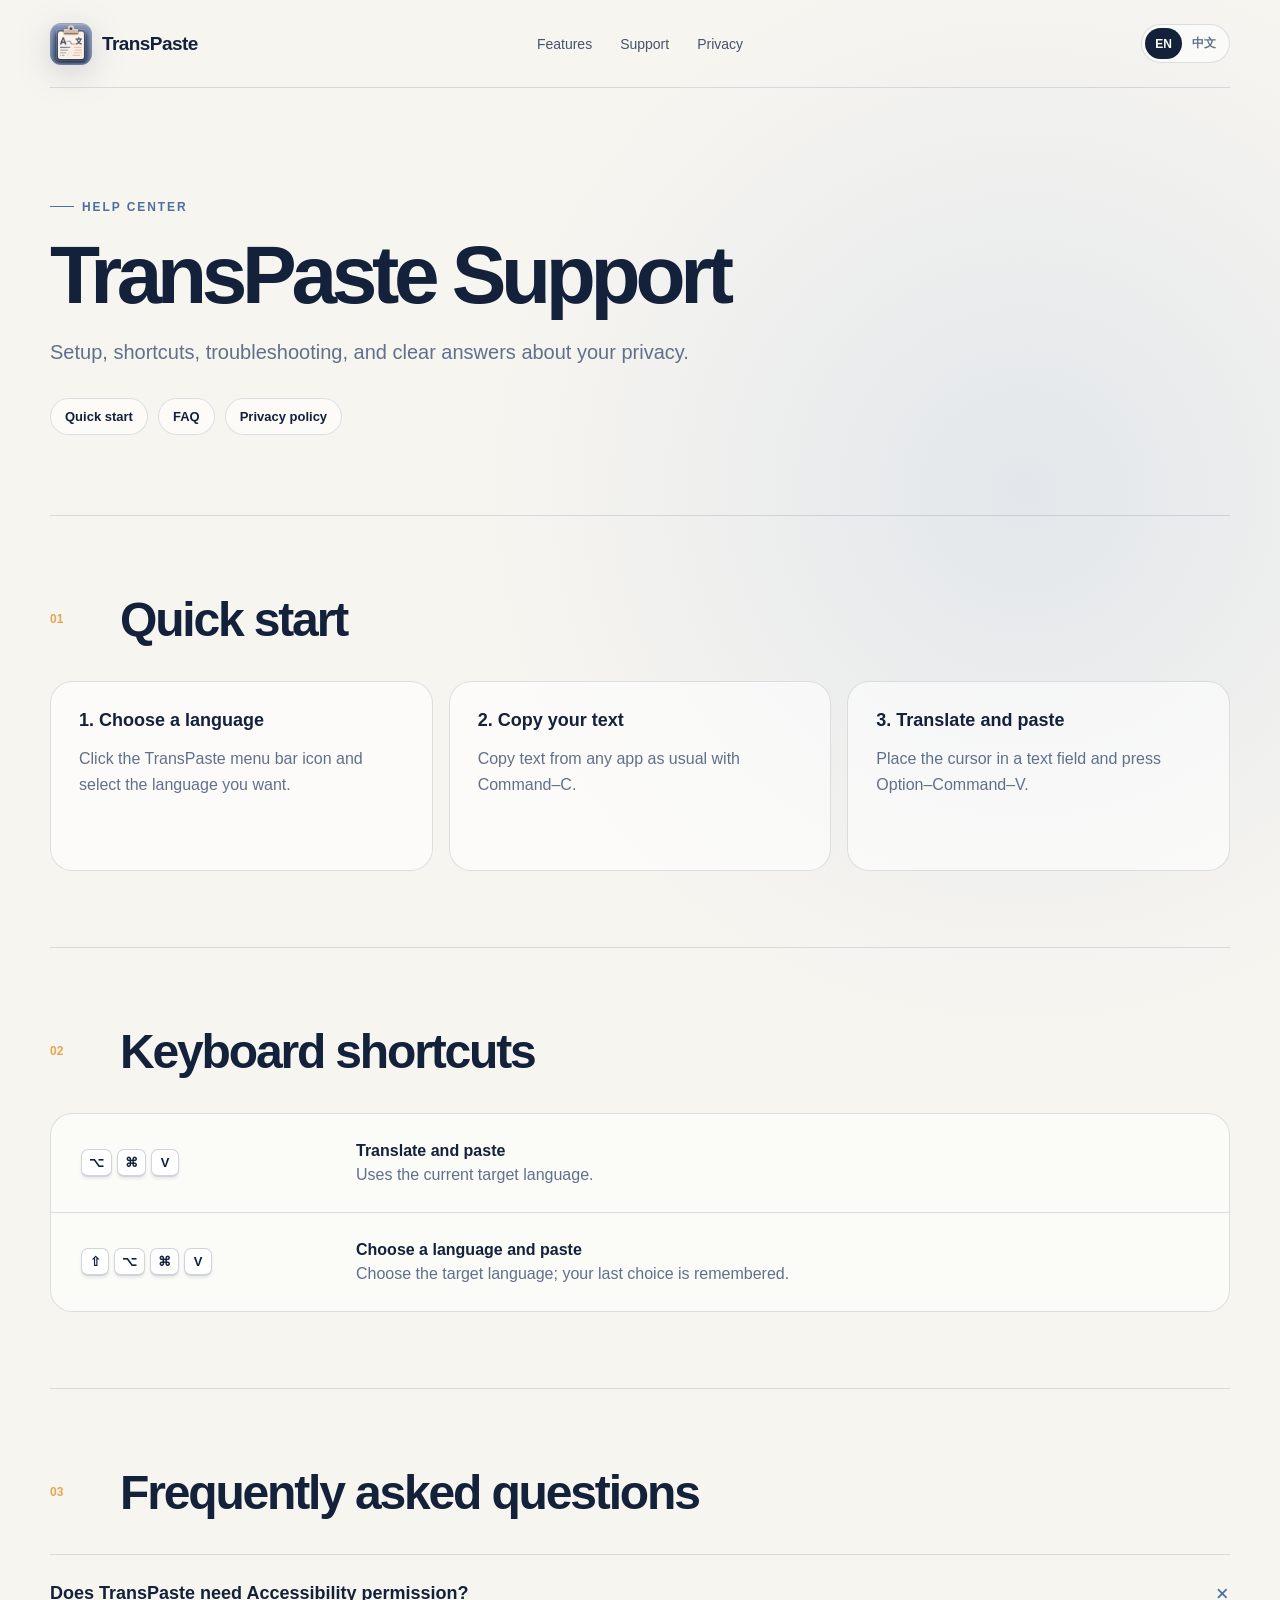
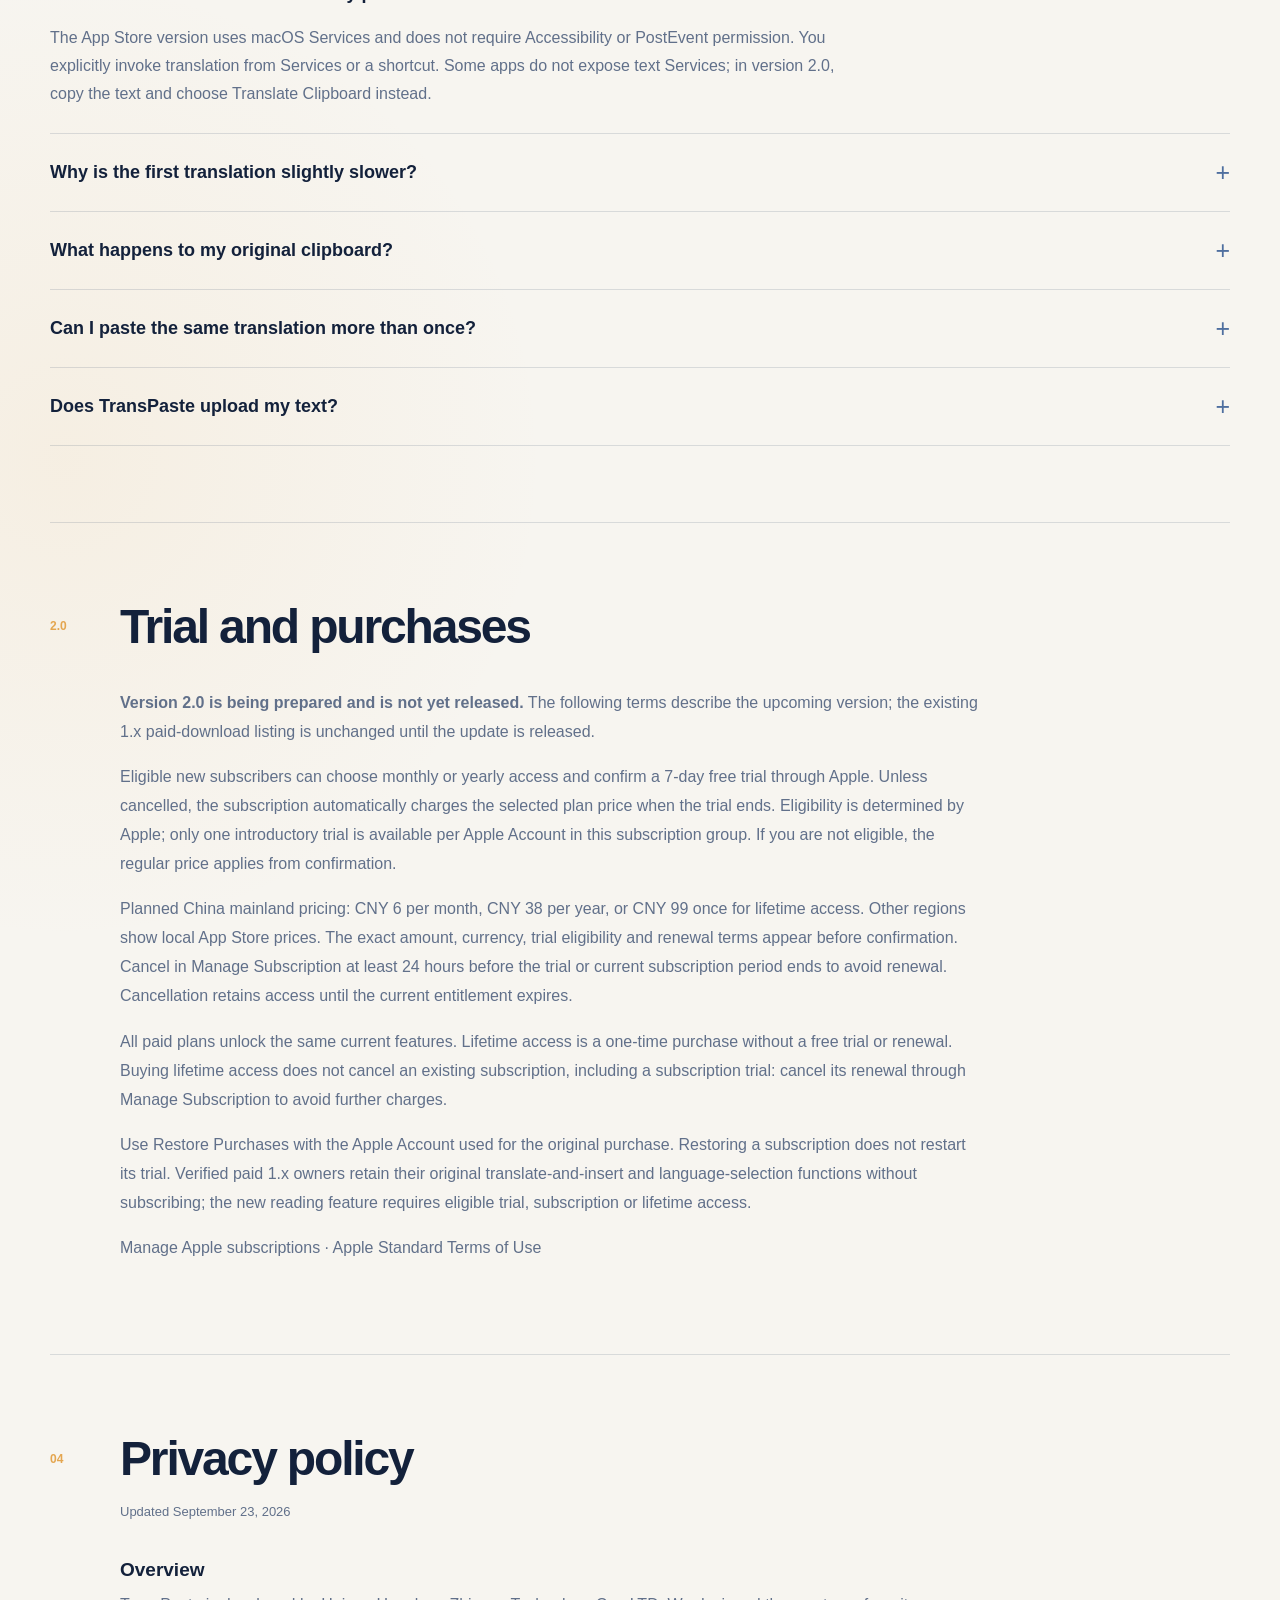
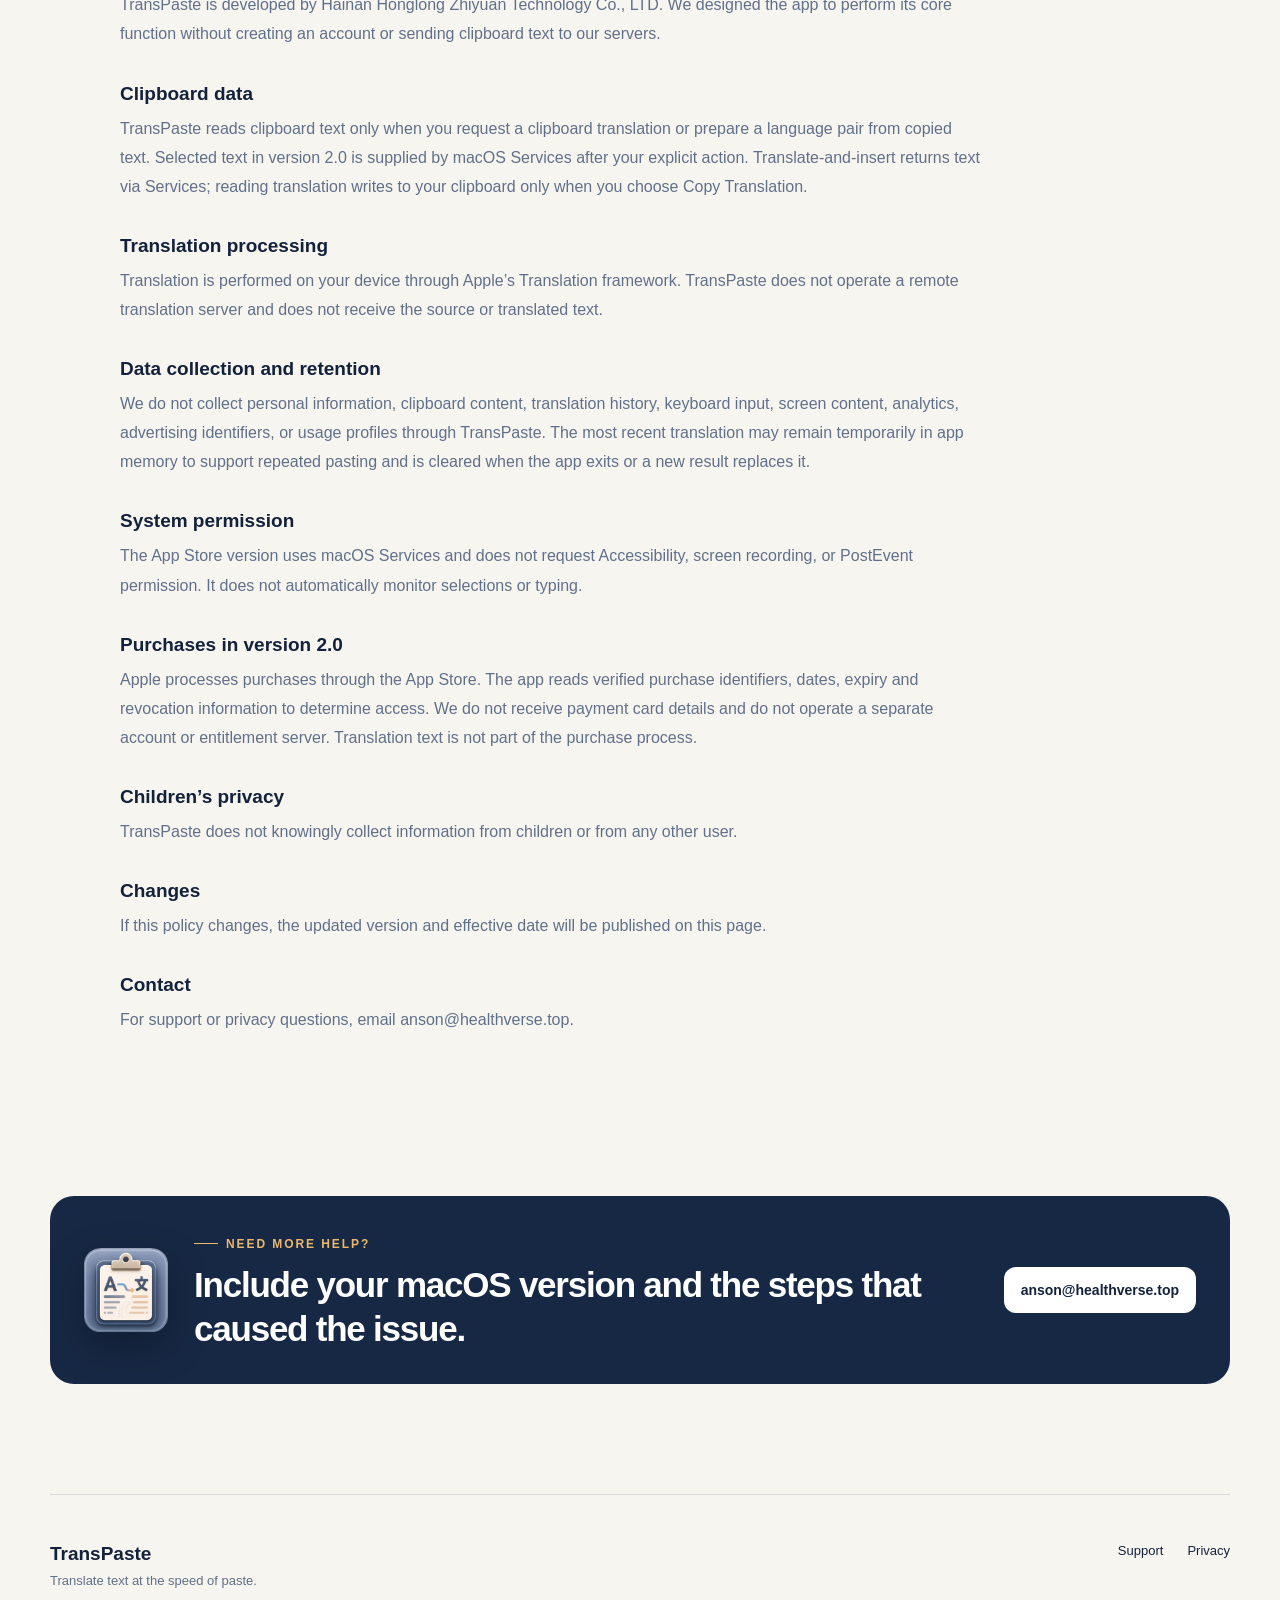
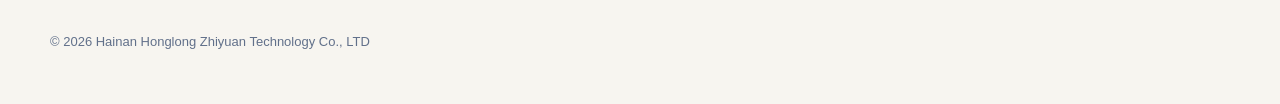
==== commit d7438b4e: "Clarify TransPaste subscription trial and automatic renewal terms" ====
--- a/transpaste/support/index.html
+++ b/transpaste/support/index.html
@@ -66,18 +66,18 @@
         <div class="support-section-title"><span>2.0</span><h2 data-copy="en">Trial and purchases</h2><h2 data-copy="zh" hidden>试用与购买</h2></div>
         <div class="policy-copy" data-copy="en">
           <p><strong>Version 2.0 is being prepared and is not yet released.</strong> The following terms describe the upcoming version; the existing 1.x paid-download listing is unchanged until the update is released.</p>
-          <p>Confirm the free 7-day Trial to start seven consecutive days of access to all current paid features. The trial ends without an automatic charge or subscription. Afterwards, choose whether to buy monthly, yearly, or lifetime access.</p>
-          <p>Planned China mainland pricing: CNY 6 per month, CNY 38 per year, or CNY 99 once for lifetime access. Other regions show local App Store prices. The exact amount and currency appear before confirmation. Paid subscriptions begin when confirmed and renew automatically unless cancelled; cancellation retains access until the paid term ends.</p>
-          <p>All paid plans unlock the same current features. Lifetime access has no renewal. Buying lifetime access does not cancel an existing subscription: cancel its renewal through Manage Subscription to avoid further charges.</p>
-          <p>Use Restore Purchases with the Apple Account used for the original purchase. Restoring a trial does not restart its seven days. Verified paid 1.x owners retain their original translate-and-insert and language-selection functions without subscribing; the new reading feature can be trialled or purchased.</p>
+          <p>Eligible new subscribers can choose monthly or yearly access and confirm a 7-day free trial through Apple. Unless cancelled, the subscription automatically charges the selected plan price when the trial ends. Eligibility is determined by Apple; only one introductory trial is available per Apple Account in this subscription group. If you are not eligible, the regular price applies from confirmation.</p>
+          <p>Planned China mainland pricing: CNY 6 per month, CNY 38 per year, or CNY 99 once for lifetime access. Other regions show local App Store prices. The exact amount, currency, trial eligibility and renewal terms appear before confirmation. Cancel in Manage Subscription at least 24 hours before the trial or current subscription period ends to avoid renewal. Cancellation retains access until the current entitlement expires.</p>
+          <p>All paid plans unlock the same current features. Lifetime access is a one-time purchase without a free trial or renewal. Buying lifetime access does not cancel an existing subscription, including a subscription trial: cancel its renewal through Manage Subscription to avoid further charges.</p>
+          <p>Use Restore Purchases with the Apple Account used for the original purchase. Restoring a subscription does not restart its trial. Verified paid 1.x owners retain their original translate-and-insert and language-selection functions without subscribing; the new reading feature requires eligible trial, subscription or lifetime access.</p>
           <p><a href="https://apps.apple.com/account/subscriptions">Manage Apple subscriptions</a> · <a href="https://www.apple.com/legal/internet-services/itunes/dev/stdeula/">Apple Standard Terms of Use</a></p>
         </div>
         <div class="policy-copy" data-copy="zh" hidden>
           <p><strong>2.0 正在准备，尚未上线。</strong>以下说明适用于即将发布的版本；发布前，现有 1.x 付费下载机制保持不变。</p>
-          <p>确认领取免费“7 天试用”后开始连续七天计时，体验全部现有付费功能。到期停止试用，不自动扣款、不自动开通订阅，再由你选择是否购买。</p>
-          <p>中国大陆计划价格：¥6/月、¥38/年、¥99 终身买断。其他地区使用当地 App Store 价格，确认前显示准确金额与币种。付费订阅从确认购买时开始收费，除非取消，否则自动续费；取消后仍可用至已付费周期结束。</p>
-          <p>三种付费方案包含相同现有功能。终身买断无需续费，但不会自动取消已经存在的订阅；请在“管理订阅”中取消原续费，避免后续扣款。</p>
-          <p>请使用原购买 Apple 账户“恢复购买”。恢复试用不会重新开始七天计时。经验证的 1.x 付费用户无需订阅即可继续使用原有翻译插入和语言选择功能；新增阅读翻译可以试用或购买。</p>
+          <p>符合资格的新订阅用户可选择月度或年度方案，并通过 Apple 确认 7 天免费试用。若未取消，试用结束后将自动按所选方案扣款续费。试用资格由 Apple 判断，同一 Apple 账户在本订阅组仅可享受一次新用户试用；不符合资格时，从确认购买起按正常价格收费。</p>
+          <p>中国大陆计划价格：¥6/月、¥38/年、¥99 终身买断。其他地区使用当地 App Store 价格，确认前显示准确金额、币种、试用资格及续费条件。请至少在试用或当前订阅周期结束前 24 小时，通过“管理订阅”取消续费；取消后仍可用至当前权益到期。</p>
+          <p>三种付费方案包含相同现有功能。终身买断为一次性购买，不含免费试用、无需续费，但不会自动取消已有订阅（含订阅试用）；请在“管理订阅”中取消原续费，避免后续扣款。</p>
+          <p>请使用原购买 Apple 账户“恢复购买”。恢复订阅不会重新开始试用。经验证的 1.x 付费用户无需订阅即可继续使用原有翻译插入和语言选择功能；新增阅读翻译需符合资格的试用、订阅或终身买断权益。</p>
           <p><a href="https://apps.apple.com/account/subscriptions">管理 Apple 订阅</a> · <a href="https://www.apple.com/legal/internet-services/itunes/dev/stdeula/">Apple 标准使用条款</a></p>
         </div>
       </section>
